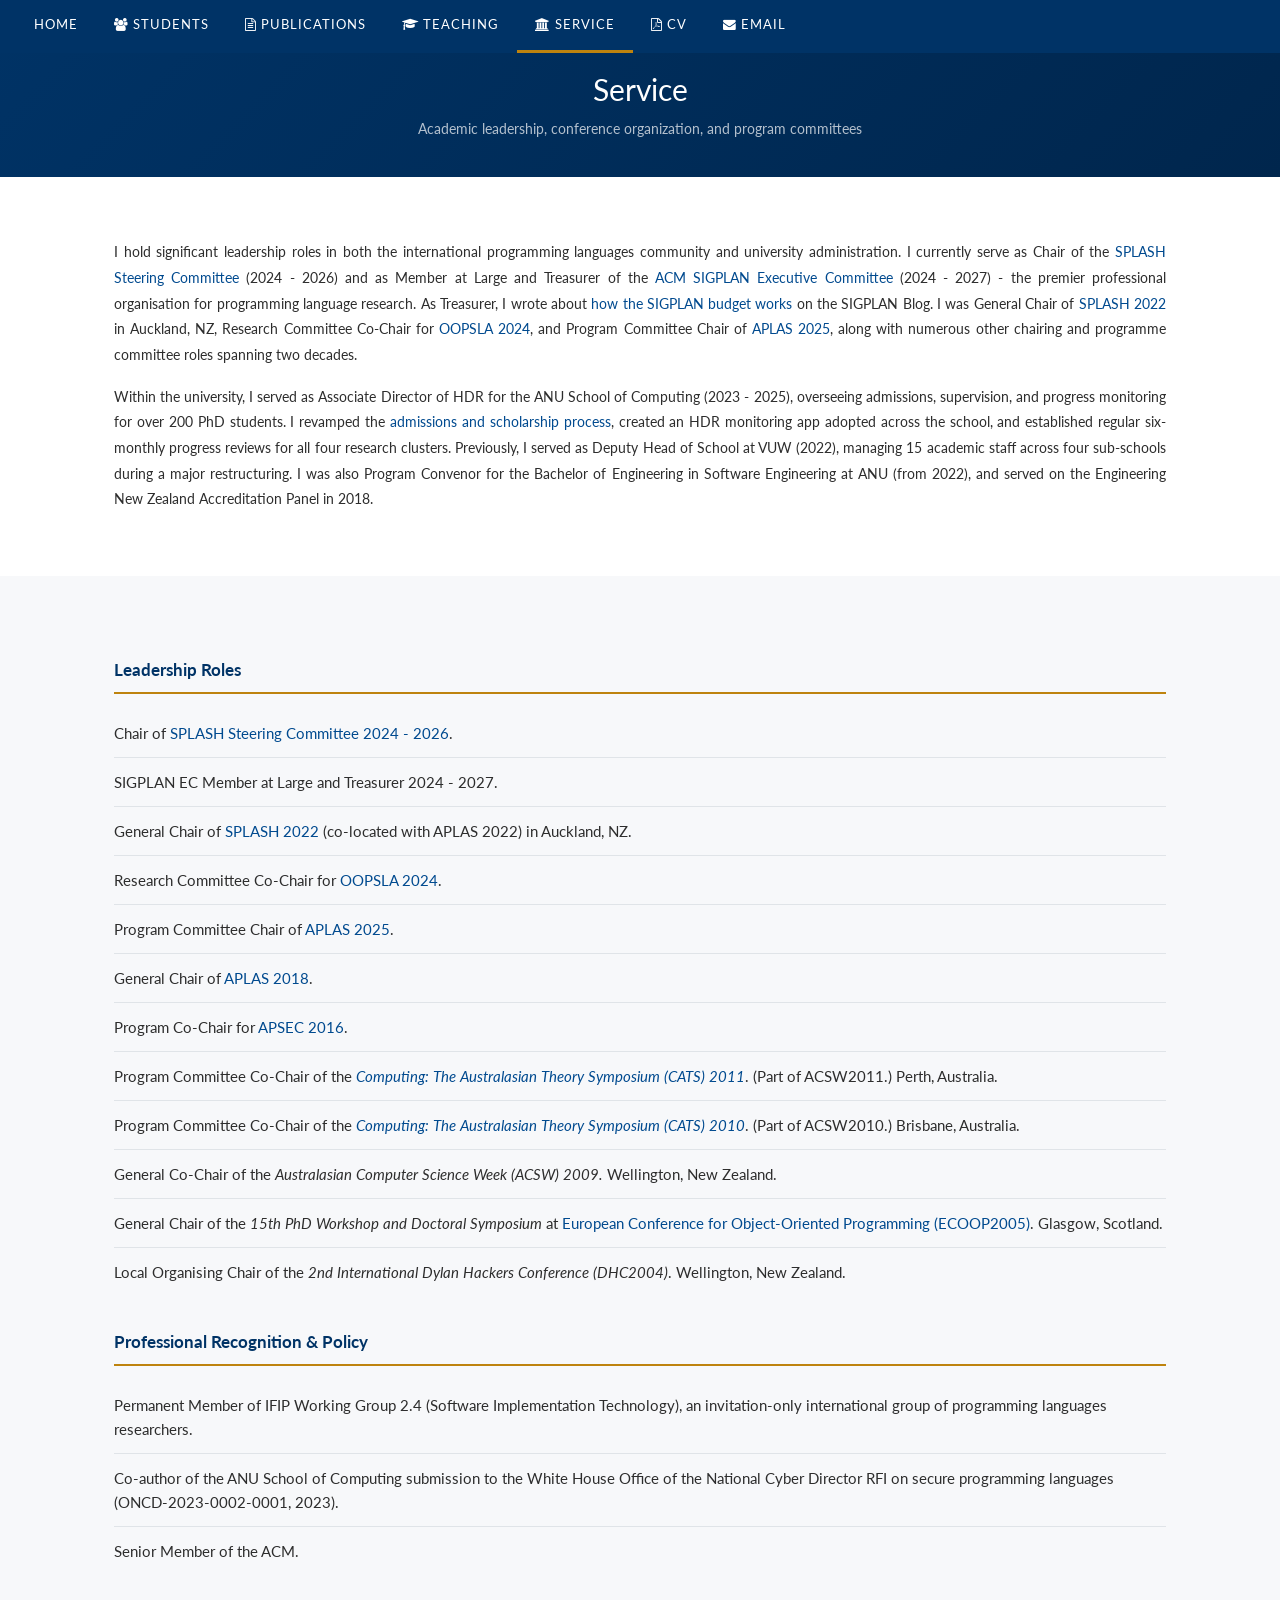
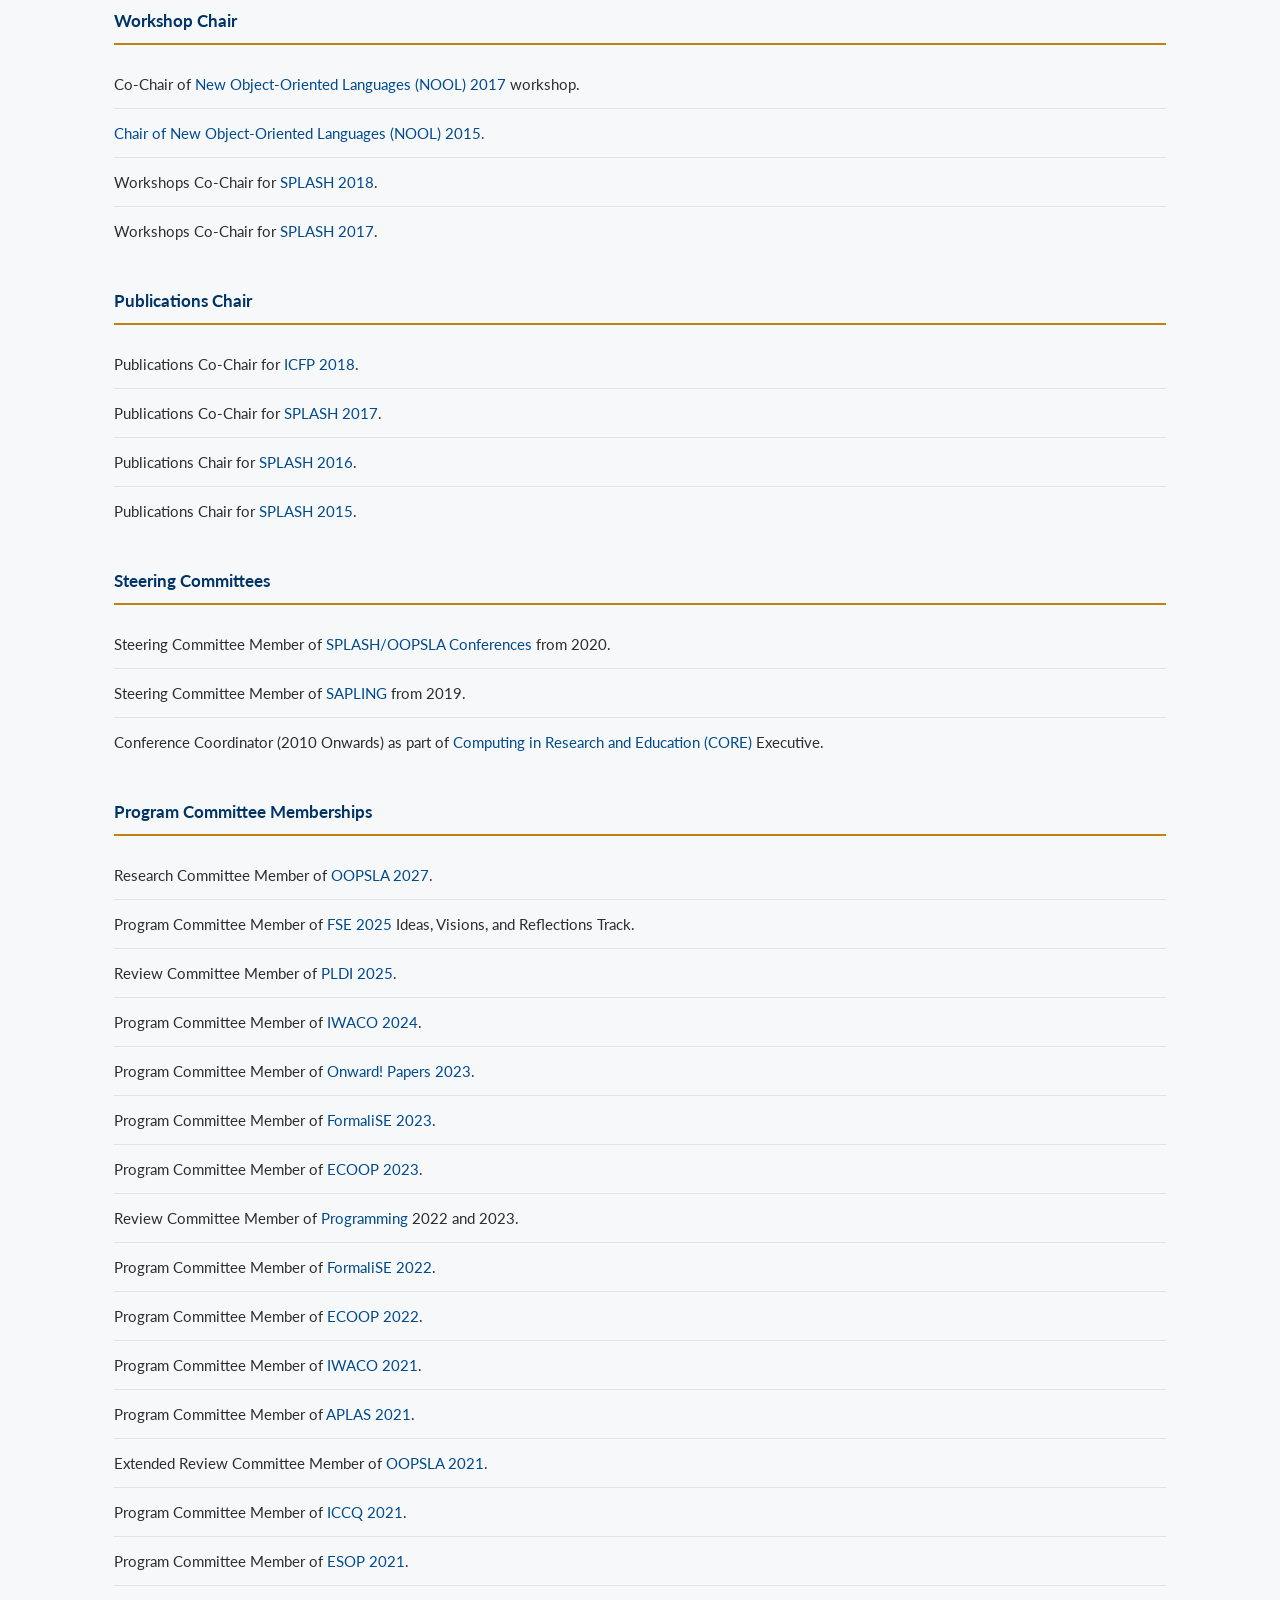
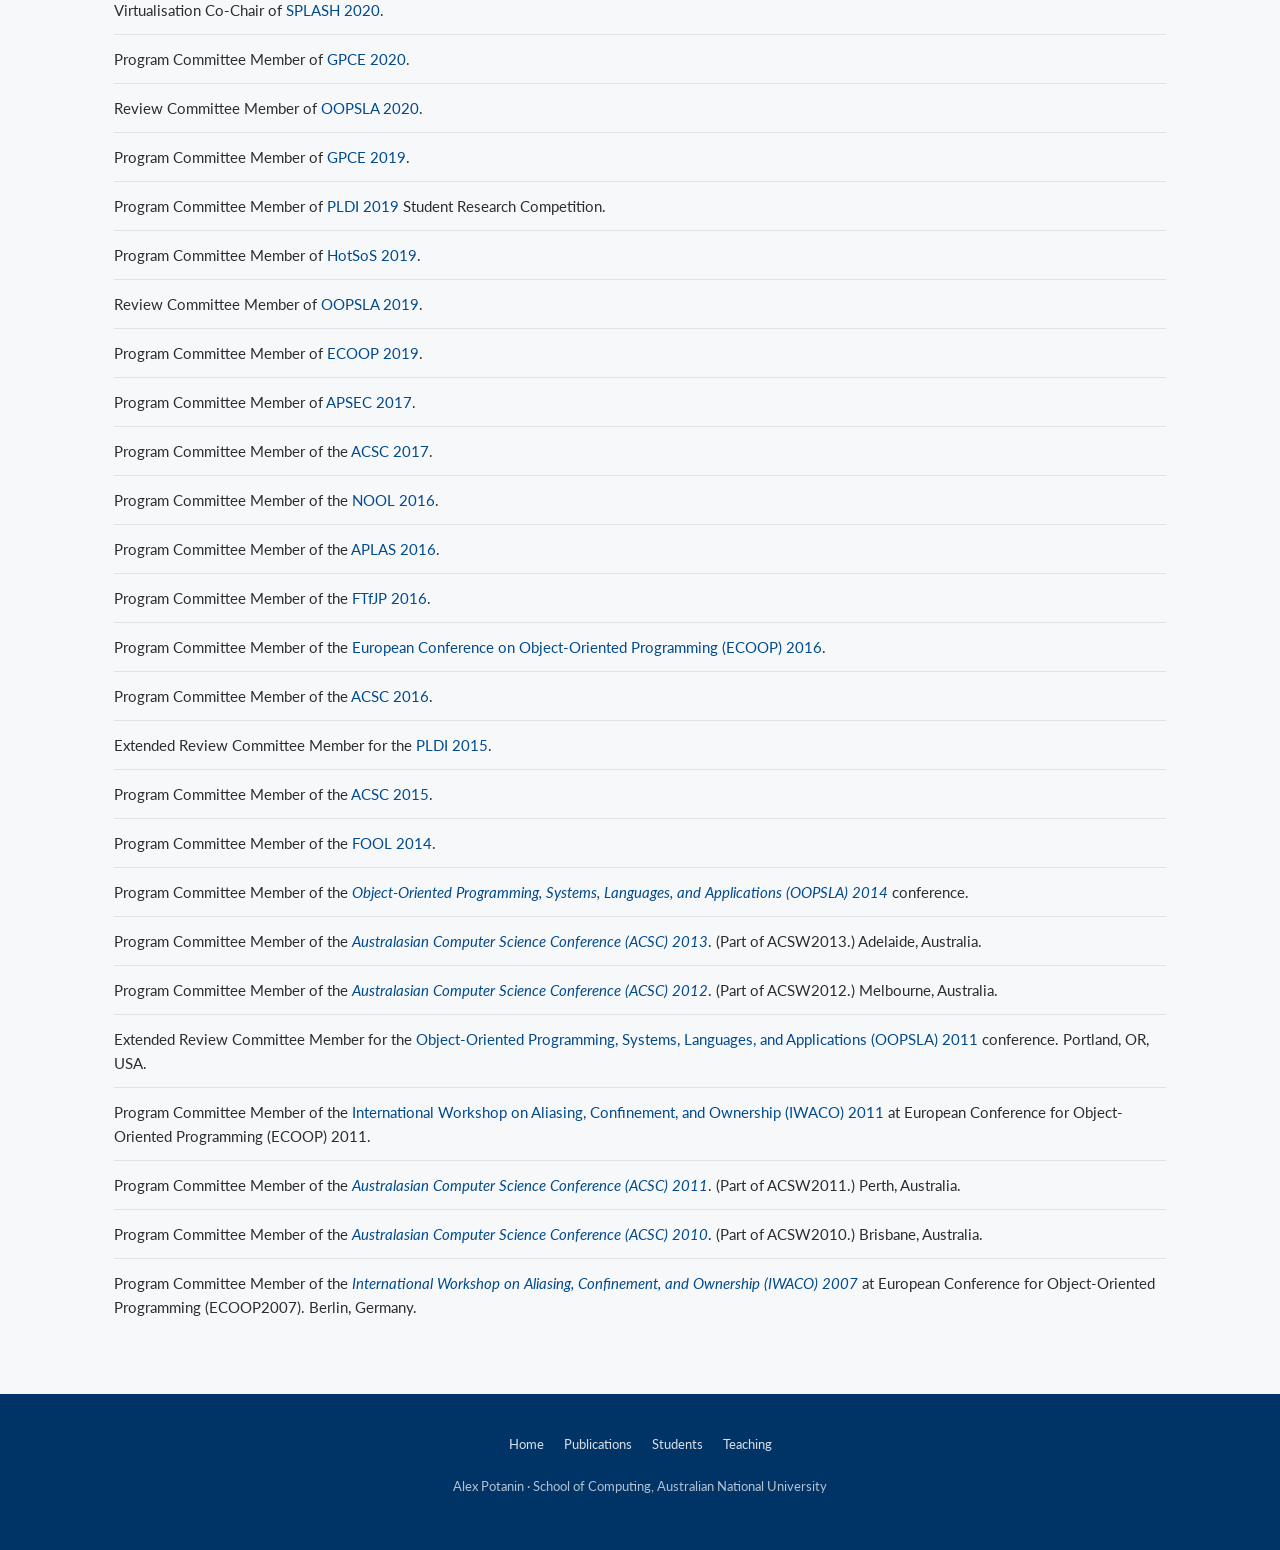
==== committees.html @ 67b40541 "Link SAPLING steering committee entry Co-Authored-By: Claude Fable 5 <noreply@anthropic.com>" ====
<!DOCTYPE html>
<html lang="en">
  <head>
    <title>Service - Alex Potanin</title>
    <meta charset="UTF-8">
    <meta name="viewport" content="width=device-width, initial-scale=1">
    <meta property="og:title" content="Service - Alex Potanin">
    <meta property="og:description" content="Conference organization, program committees, and editorial work by Alex Potanin.">
    <meta property="og:image" content="https://potanin.github.io/images/og-image.png">
    <meta property="og:url" content="https://potanin.github.io/committees.html">
    <meta property="og:type" content="website">
    <meta name="twitter:card" content="summary_large_image">
    <meta name="twitter:image" content="https://potanin.github.io/images/og-image.png">
    <link rel="stylesheet" href="https://www.w3schools.com/w3css/4/w3.css">
    <link rel="stylesheet" href="https://fonts.googleapis.com/css?family=Lato:300,400,600,700&display=swap">
    <link rel="stylesheet" href="https://cdnjs.cloudflare.com/ajax/libs/font-awesome/4.7.0/css/font-awesome.min.css">
    <link rel="stylesheet" href="style.css">
  </head>
  <body>

    <!-- Navbar -->
    <div class="w3-top">
      <div class="w3-bar" id="myNavbar">
        <a class="w3-bar-item w3-button w3-hide-medium w3-hide-large w3-right"
           href="javascript:void(0);"
           onclick="toggleFunction()"
           title="Toggle Navigation Menu">
          <i class="fa fa-bars"></i>
        </a>
        <a href="./" class="w3-bar-item w3-button">HOME</a>
        <a href="./students.html" class="w3-bar-item w3-button w3-hide-small"><i class="fa fa-users"></i> STUDENTS</a>
        <a href="./publications.html" class="w3-bar-item w3-button w3-hide-small"><i class="fa fa-file-text-o"></i> PUBLICATIONS</a>
        <a href="./teaching.html" class="w3-bar-item w3-button w3-hide-small"><i class="fa fa-graduation-cap"></i> TEACHING</a>
        <a href="./committees.html" class="w3-bar-item w3-button w3-hide-small nav-active"><i class="fa fa-institution"></i> SERVICE</a>
        <a href="./files/CVAlexPotaninFull.pdf" class="w3-bar-item w3-button w3-hide-small"><i class="fa fa-file-pdf-o"></i> CV</a>
        <a href="mailto:alex.potanin@anu.edu.au" class="w3-bar-item w3-button w3-hide-small"><i class="fa fa-envelope"></i> EMAIL</a>
      </div>
      <div id="navDemo" class="w3-bar-block w3-hide w3-hide-large w3-hide-medium">
        <a href="./students.html" class="w3-bar-item w3-button" onclick="toggleFunction()">STUDENTS</a>
        <a href="./publications.html" class="w3-bar-item w3-button" onclick="toggleFunction()">PUBLICATIONS</a>
        <a href="./teaching.html" class="w3-bar-item w3-button" onclick="toggleFunction()">TEACHING</a>
        <a href="./committees.html" class="w3-bar-item w3-button" onclick="toggleFunction()">SERVICE</a>
        <a href="./files/CVAlexPotaninFull.pdf" class="w3-bar-item w3-button" onclick="toggleFunction()">CV</a>
        <a href="mailto:alex.potanin@anu.edu.au" class="w3-bar-item w3-button" onclick="toggleFunction()">EMAIL</a>
      </div>
    </div>

    <!-- Page Header -->
    <div class="page-header">
      <div class="container">
        <h1>Service</h1>
        <p>Academic leadership, conference organization, and program committees</p>
      </div>
    </div>

    <!-- Academic Leadership -->
    <div class="section">
      <div class="container">
        <div class="bio-text" style="max-width: none; text-align: justify;">
          <p>I hold significant leadership roles in both the international programming languages community and university administration. I currently serve as Chair of the <a href="https://www.sigplan.org/Conferences/SPLASH/">SPLASH Steering Committee</a> (2024 - 2026) and as Member at Large and Treasurer of the <a href="https://www.sigplan.org/">ACM SIGPLAN Executive Committee</a> (2024 - 2027) - the premier professional organisation for programming language research. As Treasurer, I wrote about <a href="https://blog.sigplan.org/2026/07/20/sigplan-budget/">how the SIGPLAN budget works</a> on the SIGPLAN Blog. I was General Chair of <a href="https://conf.researchr.org/home/splash-2022">SPLASH 2022</a> in Auckland, NZ, Research Committee Co-Chair for <a href="https://conf.researchr.org/track/splash-2024/splash-2024-oopsla">OOPSLA 2024</a>, and Program Committee Chair of <a href="https://conf.researchr.org/home/aplas-2025">APLAS 2025</a>, along with numerous other chairing and programme committee roles spanning two decades.</p>

          <p>Within the university, I served as Associate Director of HDR for the ANU School of Computing (2023 - 2025), overseeing admissions, supervision, and progress monitoring for over 200 PhD students. I revamped the <a href="https://comp.anu.edu.au/study/research/">admissions and scholarship process</a>, created an HDR monitoring app adopted across the school, and established regular six-monthly progress reviews for all four research clusters. Previously, I served as Deputy Head of School at VUW (2022), managing 15 academic staff across four sub-schools during a major restructuring. I was also Program Convenor for the Bachelor of Engineering in Software Engineering at ANU (from 2022), and served on the Engineering New Zealand Accreditation Panel in 2018.</p>
        </div>
      </div>
    </div>

    <!-- Service Roles -->
    <div class="section section-alt">
      <div class="container">

        <div class="list-group-title">Leadership Roles</div>
        <ul class="styled-list">
          <li>Chair of <a href="https://www.sigplan.org/Conferences/SPLASH/">SPLASH Steering Committee 2024 - 2026</a>.</li>
          <li>SIGPLAN EC Member at Large and Treasurer 2024 - 2027.</li>
          <li>General Chair of <a href="https://conf.researchr.org/home/splash-2022">SPLASH 2022</a> (co-located with APLAS 2022) in Auckland, NZ.</li>
          <li>Research Committee Co-Chair for <a href="https://conf.researchr.org/track/splash-2024/splash-2024-oopsla">OOPSLA 2024</a>.</li>
          <li>Program Committee Chair of <a href="https://conf.researchr.org/home/aplas-2025">APLAS 2025</a>.</li>
          <li>General Chair of <a href="https://dblp.org/db/conf/aplas/aplas2018.html">APLAS 2018</a>.</li>
          <li>Program Co-Chair for <a href="https://dblp.org/db/conf/apsec/apsec2016.html">APSEC 2016</a>.</li>
          <li>Program Committee Co-Chair of the <i><a href="https://dblp.org/db/conf/cats/cats2011.html">Computing: The Australasian Theory Symposium (CATS) 2011</a></i>. (Part of ACSW2011.) Perth, Australia.</li>
          <li>Program Committee Co-Chair of the <i><a href="https://dblp.org/db/conf/cats/cats2010.html">Computing: The Australasian Theory Symposium (CATS) 2010</a></i>. (Part of ACSW2010.) Brisbane, Australia.</li>
          <li>General Co-Chair of the <i>Australasian Computer Science Week (ACSW) 2009.</i> Wellington, New Zealand.</li>
          <li>General Chair of the <i>15th PhD Workshop and Doctoral Symposium</i> at <a href="https://dblp.org/db/conf/ecoop/ecoop2005.html">European Conference for Object-Oriented Programming (ECOOP2005)</a>. Glasgow, Scotland.</li>
          <li>Local Organising Chair of the <i>2nd International Dylan Hackers Conference (DHC2004)</i>. Wellington, New Zealand.</li>
        </ul>

        <div class="list-group-title">Professional Recognition &amp; Policy</div>
        <ul class="styled-list">
          <li>Permanent Member of IFIP Working Group 2.4 (Software Implementation Technology), an invitation-only international group of programming languages researchers.</li>
          <li>Co-author of the ANU School of Computing submission to the White House Office of the National Cyber Director RFI on secure programming languages (ONCD-2023-0002-0001, 2023).</li>
          <li>Senior Member of the ACM.</li>
        </ul>

        <div class="list-group-title">Workshop Chair</div>
        <ul class="styled-list">
          <li>Co-Chair of <a href="https://2017.splashcon.org/track/nool-2017">New Object-Oriented Languages (NOOL) 2017</a> workshop.</li>
          <li><a href="http://2015.splashcon.org/track/nool2015">Chair of New Object-Oriented Languages (NOOL) 2015.</a></li>
          <li>Workshops Co-Chair for <a href="http://2018.splashcon.org/">SPLASH 2018</a>.</li>
          <li>Workshops Co-Chair for <a href="http://2017.splashcon.org/">SPLASH 2017</a>.</li>
        </ul>

        <div class="list-group-title">Publications Chair</div>
        <ul class="styled-list">
          <li>Publications Co-Chair for <a href="https://conf.researchr.org/home/icfp-2018">ICFP 2018</a>.</li>
          <li>Publications Co-Chair for <a href="http://2017.splashcon.org/">SPLASH 2017</a>.</li>
          <li>Publications Chair for <a href="http://2016.splashcon.org">SPLASH 2016</a>.</li>
          <li>Publications Chair for <a href="http://2015.splashcon.org/">SPLASH 2015</a>.</li>
        </ul>

        <div class="list-group-title">Steering Committees</div>
        <ul class="styled-list">
          <li>Steering Committee Member of <a href="https://www.sigplan.org/Conferences/SPLASH/">SPLASH/OOPSLA Conferences</a> from 2020.</li>
          <li>Steering Committee Member of <a href="https://comp.anu.edu.au/sapling/index.html">SAPLING</a> from 2019.</li>
          <li>Conference Coordinator (2010 Onwards) as part of <a href="http://www.core.edu.au/">Computing in Research and Education (CORE)</a> Executive.</li>
        </ul>

        <div class="list-group-title">Program Committee Memberships</div>
        <ul class="styled-list">
          <li>Research Committee Member of <a href="https://2027.splashcon.org/">OOPSLA 2027</a>.</li>
          <li>Program Committee Member of <a href="https://conf.researchr.org/home/fse-2025">FSE 2025</a> Ideas, Visions, and Reflections Track.</li>
          <li>Review Committee Member of <a href="https://pldi25.sigplan.org/">PLDI 2025</a>.</li>
          <li>Program Committee Member of <a href="https://2024.ecoop.org/home/iwaco-2024">IWACO 2024</a>.</li>
          <li>Program Committee Member of <a href="https://2023.splashcon.org/track/splash-2023-Onward-papers">Onward! Papers 2023</a>.</li>
          <li>Program Committee Member of <a href="https://conf.researchr.org/home/formalise-2023">FormaliSE 2023</a>.</li>
          <li>Program Committee Member of <a href="https://2023.ecoop.org/">ECOOP 2023</a>.</li>
          <li>Review Committee Member of <a href="https://programming-journal.org/">Programming</a> 2022 and 2023.</li>
          <li>Program Committee Member of <a href="https://conf.researchr.org/home/formalise-2022">FormaliSE 2022</a>.</li>
          <li>Program Committee Member of <a href="https://2022.ecoop.org/">ECOOP 2022</a>.</li>
          <li>Program Committee Member of <a href="https://2021.ecoop.org/home/iwaco-2021">IWACO 2021</a>.</li>
          <li>Program Committee Member of <a href="https://conf.researchr.org/home/aplas-2021">APLAS 2021</a>.</li>
          <li>Extended Review Committee Member of <a href="https://2021.splashcon.org/track/splash-2021-oopsla">OOPSLA 2021</a>.</li>
          <li>Program Committee Member of <a href="https://www.iccq.ru/">ICCQ 2021</a>.</li>
          <li>Program Committee Member of <a href="https://dblp.org/db/conf/esop/esop2021.html">ESOP 2021</a>.</li>
          <li>Virtualisation Co-Chair of <a href="https://conf.researchr.org/home/splash-2020">SPLASH 2020</a>.</li>
          <li>Program Committee Member of <a href="https://conf.researchr.org/home/gpce-2020">GPCE 2020</a>.</li>
          <li>Review Committee Member of <a href="https://2020.splashcon.org/track/splash-2020-oopsla">OOPSLA 2020</a>.</li>
          <li>Program Committee Member of <a href="https://conf.researchr.org/home/gpce-2019">GPCE 2019</a>.</li>
          <li>Program Committee Member of <a href="https://pldi19.sigplan.org/">PLDI 2019</a> Student Research Competition.</li>
          <li>Program Committee Member of <a href="https://cps-vo.org/group/hotsos">HotSoS 2019</a>.</li>
          <li>Review Committee Member of <a href="https://conf.researchr.org/home/splash-2019">OOPSLA 2019</a>.</li>
          <li>Program Committee Member of <a href="https://2019.ecoop.org/home">ECOOP 2019</a>.</li>
          <li>Program Committee Member of <a href="https://dblp.org/db/conf/apsec/apsec2017.html">APSEC 2017</a>.</li>
          <li>Program Committee Member of the <a href="https://dblp.org/db/conf/acsc/acsc2017.html">ACSC 2017</a>.</li>
          <li>Program Committee Member of the <a href="http://2016.splashcon.org/track/nool2016#About">NOOL 2016</a>.</li>
          <li>Program Committee Member of the <a href="http://soict.hust.edu.vn/~aplas2016/">APLAS 2016</a>.</li>
          <li>Program Committee Member of the <a href="http://2016.ecoop.org/track/FTfJP-2016">FTfJP 2016</a>.</li>
          <li>Program Committee Member of the <a href="https://2016.ecoop.org/">European Conference on Object-Oriented Programming (ECOOP) 2016</a>.</li>
          <li>Program Committee Member of the <a href="https://dblp.org/db/conf/acsc/acsc2016.html">ACSC 2016</a>.</li>
          <li>Extended Review Committee Member for the <a href="https://dblp.org/db/conf/pldi/pldi2015.html">PLDI 2015</a>.</li>
          <li>Program Committee Member of the <a href="https://dblp.org/db/conf/acsc/acsc2015.html">ACSC 2015</a>.</li>
          <li>Program Committee Member of the <a href="https://dblp.org/db/conf/fool/fool2014.html">FOOL 2014</a>.</li>
          <li>Program Committee Member of the <i><a href="http://splashcon.org/2014/oopsla.html">Object-Oriented Programming, Systems, Languages, and Applications (OOPSLA) 2014</a></i> conference.</li>
          <li>Program Committee Member of the <i><a href="https://dblp.org/db/conf/acsc/acsc2013.html">Australasian Computer Science Conference (ACSC) 2013</a></i>. (Part of ACSW2013.) Adelaide, Australia.</li>
          <li>Program Committee Member of the <i><a href="https://dblp.org/db/conf/acsc/acsc2012.html">Australasian Computer Science Conference (ACSC) 2012</a></i>. (Part of ACSW2012.) Melbourne, Australia.</li>
          <li>Extended Review Committee Member for the <a href="https://2011.splashcon.org/">Object-Oriented Programming, Systems, Languages, and Applications (OOPSLA) 2011</a> conference. Portland, OR, USA.</li>
          <li>Program Committee Member of the <a href="https://dblp.org/db/conf/iwaco/iwaco2011.html">International Workshop on Aliasing, Confinement, and Ownership (IWACO) 2011</a> at European Conference for Object-Oriented Programming (ECOOP) 2011.</li>
          <li>Program Committee Member of the <i><a href="https://dblp.org/db/conf/acsc/acsc2011.html">Australasian Computer Science Conference (ACSC) 2011</a></i>. (Part of ACSW2011.) Perth, Australia.</li>
          <li>Program Committee Member of the <i><a href="https://dblp.org/db/conf/acsc/acsc2010.html">Australasian Computer Science Conference (ACSC) 2010</a></i>. (Part of ACSW2010.) Brisbane, Australia.</li>
          <li>Program Committee Member of the <i><a href="http://people.dsv.su.se/~tobias/iwaco2007.html">International Workshop on Aliasing, Confinement, and Ownership (IWACO) 2007</a></i> at European Conference for Object-Oriented Programming (ECOOP2007). Berlin, Germany.</li>
        </ul>

      </div>
    </div>

    <!-- Footer -->
    <footer class="site-footer">
      <div class="container">
        <div class="footer-links">
          <a href="./">Home</a>
          <a href="./publications.html">Publications</a>
          <a href="./students.html">Students</a>
          <a href="./teaching.html">Teaching</a>
        </div>
        <p>Alex Potanin &middot; School of Computing, Australian National University</p>
      </div>
    </footer>

    <script>
      window.onscroll = function() {myFunction()};
      function myFunction() {
        var navbar = document.getElementById("myNavbar");
        if (document.body.scrollTop > 10 || document.documentElement.scrollTop > 10) {
          navbar.classList.add("scrolled");
        } else {
          navbar.classList.remove("scrolled");
        }
      }

      function toggleFunction() {
        var x = document.getElementById("navDemo");
        if (x.className.indexOf("w3-show") == -1) {
          x.className += " w3-show";
        } else {
          x.className = x.className.replace(" w3-show", "");
        }
      }
    </script>

  </body>
</html>
---- style.css ----
/* ===== CSS Custom Properties ===== */
:root {
  --primary: #003366;
  --primary-light: #004a8f;
  --accent: #BE830E;
  --accent-light: #d4a43a;
  --text: #2d2d2d;
  --text-light: #555;
  --bg: #ffffff;
  --bg-alt: #f7f8fa;
  --bg-hero: #003366;
  --border: #e0e4e8;
  --card-shadow: 0 2px 8px rgba(0,0,0,0.08);
  --card-shadow-hover: 0 4px 16px rgba(0,0,0,0.12);
  --radius: 6px;
  --max-width: 1100px;
}

/* ===== Base Styles ===== */
*, *::before, *::after { box-sizing: border-box; }

body, html {
  height: 100%;
  margin: 0;
  padding: 0;
}

body {
  font-family: "Lato", sans-serif;
  color: var(--text);
  line-height: 1.7;
  background: var(--bg);
}

h1, h2, h3, h4, h5, h6 {
  font-family: "Lato", sans-serif;
  color: var(--primary);
  line-height: 1.3;
}

a {
  color: var(--primary-light);
  text-decoration: none;
}
a:hover {
  color: var(--accent);
  text-decoration: underline;
}

/* ===== Layout ===== */
.container {
  max-width: var(--max-width);
  margin: 0 auto;
  padding: 0 24px;
}

.section {
  padding: 48px 0;
}

.section-alt {
  background: var(--bg-alt);
}

.section-title {
  font-size: 1.6rem;
  font-weight: 700;
  color: var(--primary);
  margin-bottom: 8px;
  letter-spacing: 0.5px;
}

.section-subtitle {
  font-size: 1rem;
  color: var(--text-light);
  margin-top: 0;
  margin-bottom: 32px;
}

/* ===== Navbar ===== */
#myNavbar {
  background: var(--primary) !important;
  padding: 0 16px;
}

#myNavbar .w3-bar-item {
  color: #fff !important;
  font-size: 0.85rem;
  letter-spacing: 1px;
  padding: 14px 18px;
  transition: background 0.2s;
}

#myNavbar .w3-bar-item:hover {
  background: var(--primary-light) !important;
}

#myNavbar .nav-active {
  border-bottom: 3px solid var(--accent);
}

#myNavbar.scrolled {
  background: var(--primary) !important;
  box-shadow: 0 2px 12px rgba(0,0,0,0.15);
}

#navDemo {
  background: var(--primary) !important;
}
#navDemo .w3-bar-item {
  color: #fff !important;
}
#navDemo .w3-bar-item:hover {
  background: var(--primary-light) !important;
}

/* ===== Hero Section ===== */
.hero {
  background: linear-gradient(135deg, var(--primary) 0%, #00264d 100%);
  color: #fff;
  padding: 80px 0 60px;
}

.hero-inner {
  display: flex;
  align-items: center;
  gap: 48px;
  justify-content: center;
}

.hero-photo {
  flex-shrink: 0;
}

.hero-photo img {
  width: 180px;
  height: 180px;
  border-radius: 50%;
  object-fit: cover;
  border: 4px solid rgba(255,255,255,0.25);
  box-shadow: 0 4px 20px rgba(0,0,0,0.3);
}

.hero-text {
  text-align: left;
}

.hero h1 {
  color: #fff;
  font-size: 2.6rem;
  font-weight: 700;
  margin: 0 0 8px;
  letter-spacing: 1px;
}

.hero .hero-title {
  font-size: 1.15rem;
  color: var(--accent-light);
  font-weight: 600;
  margin: 0 0 4px;
}

.hero .hero-institution {
  font-size: 1rem;
  color: rgba(255,255,255,0.8);
  margin: 0 0 16px;
}

.hero .hero-institution a {
  color: #ffd966;
  text-decoration: underline;
}

.hero .hero-institution a:hover {
  color: #fff;
}

.hero .hero-tagline {
  font-size: 1.05rem;
  color: rgba(255,255,255,0.65);
  font-style: italic;
  margin: 0 0 28px;
}

.hero-links {
  display: flex;
  justify-content: flex-start;
  flex-wrap: wrap;
  gap: 12px;
}

.hero-links a {
  color: #fff;
  background: rgba(255,255,255,0.12);
  padding: 8px 18px;
  border-radius: 20px;
  font-size: 0.85rem;
  letter-spacing: 0.5px;
  transition: background 0.2s;
  text-decoration: none;
}

.hero-links a:hover {
  background: rgba(255,255,255,0.25);
  text-decoration: none;
}

/* ===== Cards ===== */
.card {
  background: #fff;
  border: 1px solid var(--border);
  border-radius: var(--radius);
  padding: 24px;
  box-shadow: var(--card-shadow);
  transition: box-shadow 0.2s, transform 0.2s;
}

.card:hover {
  box-shadow: var(--card-shadow-hover);
  transform: translateY(-2px);
}

.card-grid {
  display: grid;
  grid-template-columns: repeat(auto-fill, minmax(240px, 1fr));
  gap: 20px;
}

.card-grid-2 {
  display: grid;
  grid-template-columns: repeat(auto-fill, minmax(320px, 1fr));
  gap: 20px;
}

.card h3 {
  font-size: 1.05rem;
  margin: 0 0 8px;
  color: var(--primary);
}

.card p {
  font-size: 0.9rem;
  color: var(--text-light);
  margin: 0;
  line-height: 1.6;
}

.card .card-tag {
  display: inline-block;
  background: var(--bg-alt);
  color: var(--primary);
  font-size: 0.75rem;
  padding: 2px 10px;
  border-radius: 12px;
  margin-top: 10px;
  font-weight: 600;
}

/* ===== Research Theme Cards ===== */
.theme-card {
  border-top: 3px solid var(--accent);
}

.theme-card h3 {
  font-size: 1rem;
}

.theme-card h3 a {
  color: var(--primary);
  text-decoration: none;
}

.theme-card h3 a:hover {
  color: var(--accent);
}

.theme-card.lang-card {
  border-top: 3px solid var(--primary);
  background: linear-gradient(180deg, #eef3fa 0%, #fff 40%);
}

.lang-badge {
  display: inline-block;
  background: var(--primary);
  color: #fff;
  font-size: 0.68rem;
  padding: 2px 8px;
  border-radius: 10px;
  font-weight: 600;
  letter-spacing: 0.3px;
  vertical-align: middle;
  margin-left: 6px;
}

/* ===== Student Cards ===== */
.student-card {
  padding: 20px;
  text-align: center;
}

.student-card.primary-supervisor {
  border: 2px solid var(--primary);
}

.student-card .student-photo {
  width: 80px;
  height: 80px;
  border-radius: 50%;
  object-fit: cover;
  margin-bottom: 10px;
}

.student-card .student-name {
  font-weight: 700;
  color: var(--primary);
  font-size: 0.95rem;
}

.student-card .student-topic {
  font-size: 0.85rem;
  color: var(--text);
  margin: 6px 0 4px;
  font-style: italic;
}

.student-card .student-meta {
  font-size: 0.8rem;
  color: var(--text-light);
}

/* ===== Stats Bar ===== */
.stats-bar {
  display: flex;
  justify-content: center;
  flex-wrap: wrap;
  gap: 40px;
  padding: 32px 0;
  text-align: center;
}

.stat-item .stat-number {
  font-size: 2rem;
  font-weight: 700;
  color: var(--primary);
  display: block;
}

a.stat-item {
  text-decoration: none;
  color: inherit;
  transition: opacity 0.2s;
}

a.stat-item:hover {
  opacity: 0.7;
}

.stat-item .stat-label {
  font-size: 0.85rem;
  color: var(--text-light);
  text-transform: uppercase;
  letter-spacing: 1px;
}

/* ===== Publication List ===== */
.pub-item {
  padding: 16px 0;
  border-bottom: 1px solid var(--border);
}

.pub-item:last-child {
  border-bottom: none;
}

.pub-item .pub-title {
  font-weight: 600;
  color: var(--primary);
}

.pub-item .pub-title a {
  color: var(--primary);
}

.pub-item .pub-title a:hover {
  color: var(--accent);
}

.pub-item .pub-venue {
  font-size: 0.9rem;
  color: var(--text-light);
}

.pub-badge {
  display: inline-block;
  background: var(--accent);
  color: #fff;
  font-size: 0.72rem;
  padding: 2px 10px;
  border-radius: 12px;
  font-weight: 600;
  margin-left: 6px;
  vertical-align: middle;
}

/* ===== CTA Box ===== */
.cta-box {
  background: linear-gradient(135deg, var(--primary) 0%, #00264d 100%);
  color: #fff;
  border-radius: var(--radius);
  padding: 32px;
  text-align: center;
  margin-top: 32px;
}

.cta-box h3 {
  color: #fff;
  margin: 0 0 8px;
  font-size: 1.2rem;
}

.cta-box p {
  color: rgba(255,255,255,0.8);
  margin: 0 0 20px;
  font-size: 0.95rem;
}

.cta-box a:not(.cta-btn) {
  color: #fff;
  text-decoration: underline;
}

.cta-box a:not(.cta-btn):hover {
  color: var(--accent-light);
}

.cta-box a.cta-btn {
  display: inline-block;
  background: var(--accent);
  color: #fff;
  padding: 10px 28px;
  border-radius: 24px;
  font-weight: 600;
  font-size: 0.9rem;
  text-decoration: none;
  transition: background 0.2s;
  margin: 0 6px;
}

.cta-box a.cta-btn:hover {
  background: var(--accent-light);
  text-decoration: none;
}

/* ===== Buttons ===== */
.btn-outline {
  display: inline-block;
  border: 2px solid var(--primary);
  color: var(--primary);
  padding: 10px 28px;
  border-radius: 24px;
  font-weight: 600;
  font-size: 0.9rem;
  text-decoration: none;
  transition: all 0.2s;
}

.btn-outline:hover {
  background: var(--primary);
  color: #fff;
  text-decoration: none;
}

/* ===== Page Header (for subpages) ===== */
.page-header {
  background: linear-gradient(135deg, var(--primary) 0%, #00264d 100%);
  color: #fff;
  padding: 70px 0 36px;
  text-align: center;
}

.page-header h1 {
  color: #fff;
  font-size: 2rem;
  margin: 0 0 8px;
}

.page-header p {
  color: rgba(255,255,255,0.7);
  margin: 0;
  font-size: 0.95rem;
}

/* ===== Footer ===== */
.site-footer {
  background: var(--primary);
  color: rgba(255,255,255,0.7);
  padding: 40px 0;
  text-align: center;
  font-size: 0.85rem;
}

.site-footer a {
  color: rgba(255,255,255,0.85);
}

.site-footer a:hover {
  color: var(--accent-light);
}

.footer-links {
  display: flex;
  justify-content: center;
  flex-wrap: wrap;
  gap: 20px;
  margin-bottom: 20px;
}

/* ===== Lists (for subpages) ===== */
.styled-list {
  list-style: none;
  padding: 0;
}

.styled-list li {
  padding: 12px 0;
  border-bottom: 1px solid var(--border);
  line-height: 1.6;
}

.styled-list li:last-child {
  border-bottom: none;
}

ol.styled-list.numbered {
  list-style: decimal;
  padding-left: 32px;
}

.list-group-title {
  font-size: 1.1rem;
  font-weight: 700;
  color: var(--primary);
  margin: 32px 0 12px;
  padding-bottom: 8px;
  border-bottom: 2px solid var(--accent);
}

/* ===== Bio Section ===== */
.bio-text {
  max-width: 800px;
  font-size: 0.95rem;
  line-height: 1.8;
  color: var(--text);
}

.bio-text p {
  margin-bottom: 16px;
}

/* ===== Funding Table ===== */
.funding-table {
  width: 100%;
  border-collapse: collapse;
  font-size: 0.93rem;
}

.funding-table th {
  text-align: left;
  padding: 10px 16px;
  background: var(--primary);
  color: #fff;
  font-weight: 600;
  font-size: 0.85rem;
  letter-spacing: 0.5px;
}

.funding-table td {
  padding: 10px 16px;
  border-bottom: 1px solid var(--border);
  vertical-align: top;
}

.funding-table tr:last-child td {
  border-bottom: none;
}

.funding-table .funding-amount {
  font-weight: 600;
  color: var(--primary);
  white-space: nowrap;
}

/* ===== Responsive ===== */
@media (max-width: 768px) {
  .hero { padding: 70px 16px 40px; }
  .hero h1 { font-size: 1.8rem; }
  .hero-inner { flex-direction: column; gap: 24px; }
  .hero-text { text-align: center; }
  .hero-links { justify-content: center; }
  .hero-photo img { width: 140px; height: 140px; }
  .card-grid { grid-template-columns: 1fr; }
  .card-grid-2 { grid-template-columns: 1fr; }
  .stats-bar { gap: 24px; }
  .stat-item .stat-number { font-size: 1.5rem; }
  .container { padding: 0 16px; }
  .section { padding: 32px 0; }
  .funding-table { font-size: 0.85rem; }
  .funding-table td, .funding-table th { padding: 8px 10px; }
}

/* ===== Full Publication Page Styles ===== */
.pub-section h3 {
  font-size: 1.15rem;
  color: var(--primary);
  margin: 32px 0 16px;
  padding-bottom: 8px;
  border-bottom: 2px solid var(--accent);
}

.pub-section ol {
  padding-left: 24px;
}

.pub-section ol li {
  padding: 10px 0;
  border-bottom: 1px solid var(--border);
  line-height: 1.6;
  font-size: 0.93rem;
}

.pub-section ol li:last-child {
  border-bottom: none;
}

.pub-section ol li i a {
  color: var(--primary);
}

.pub-section ol li i a:hover {
  color: var(--accent);
}
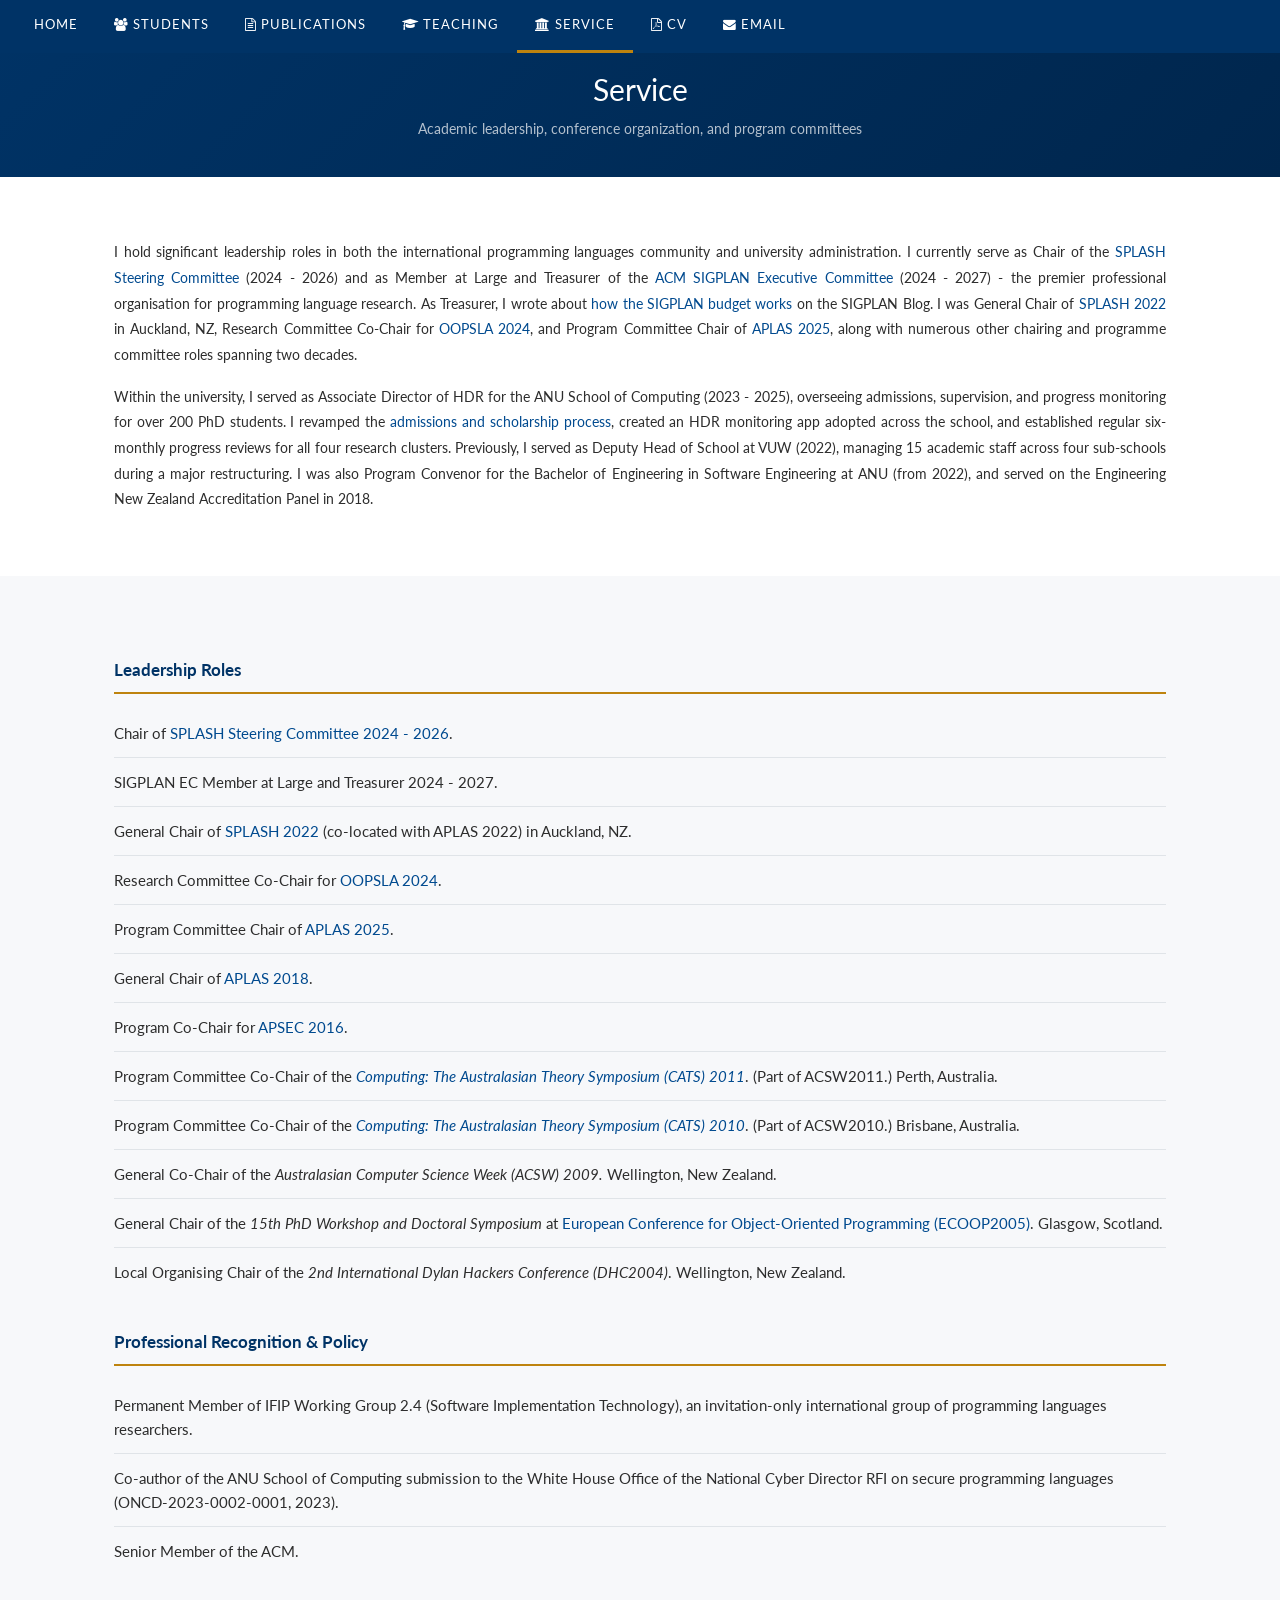
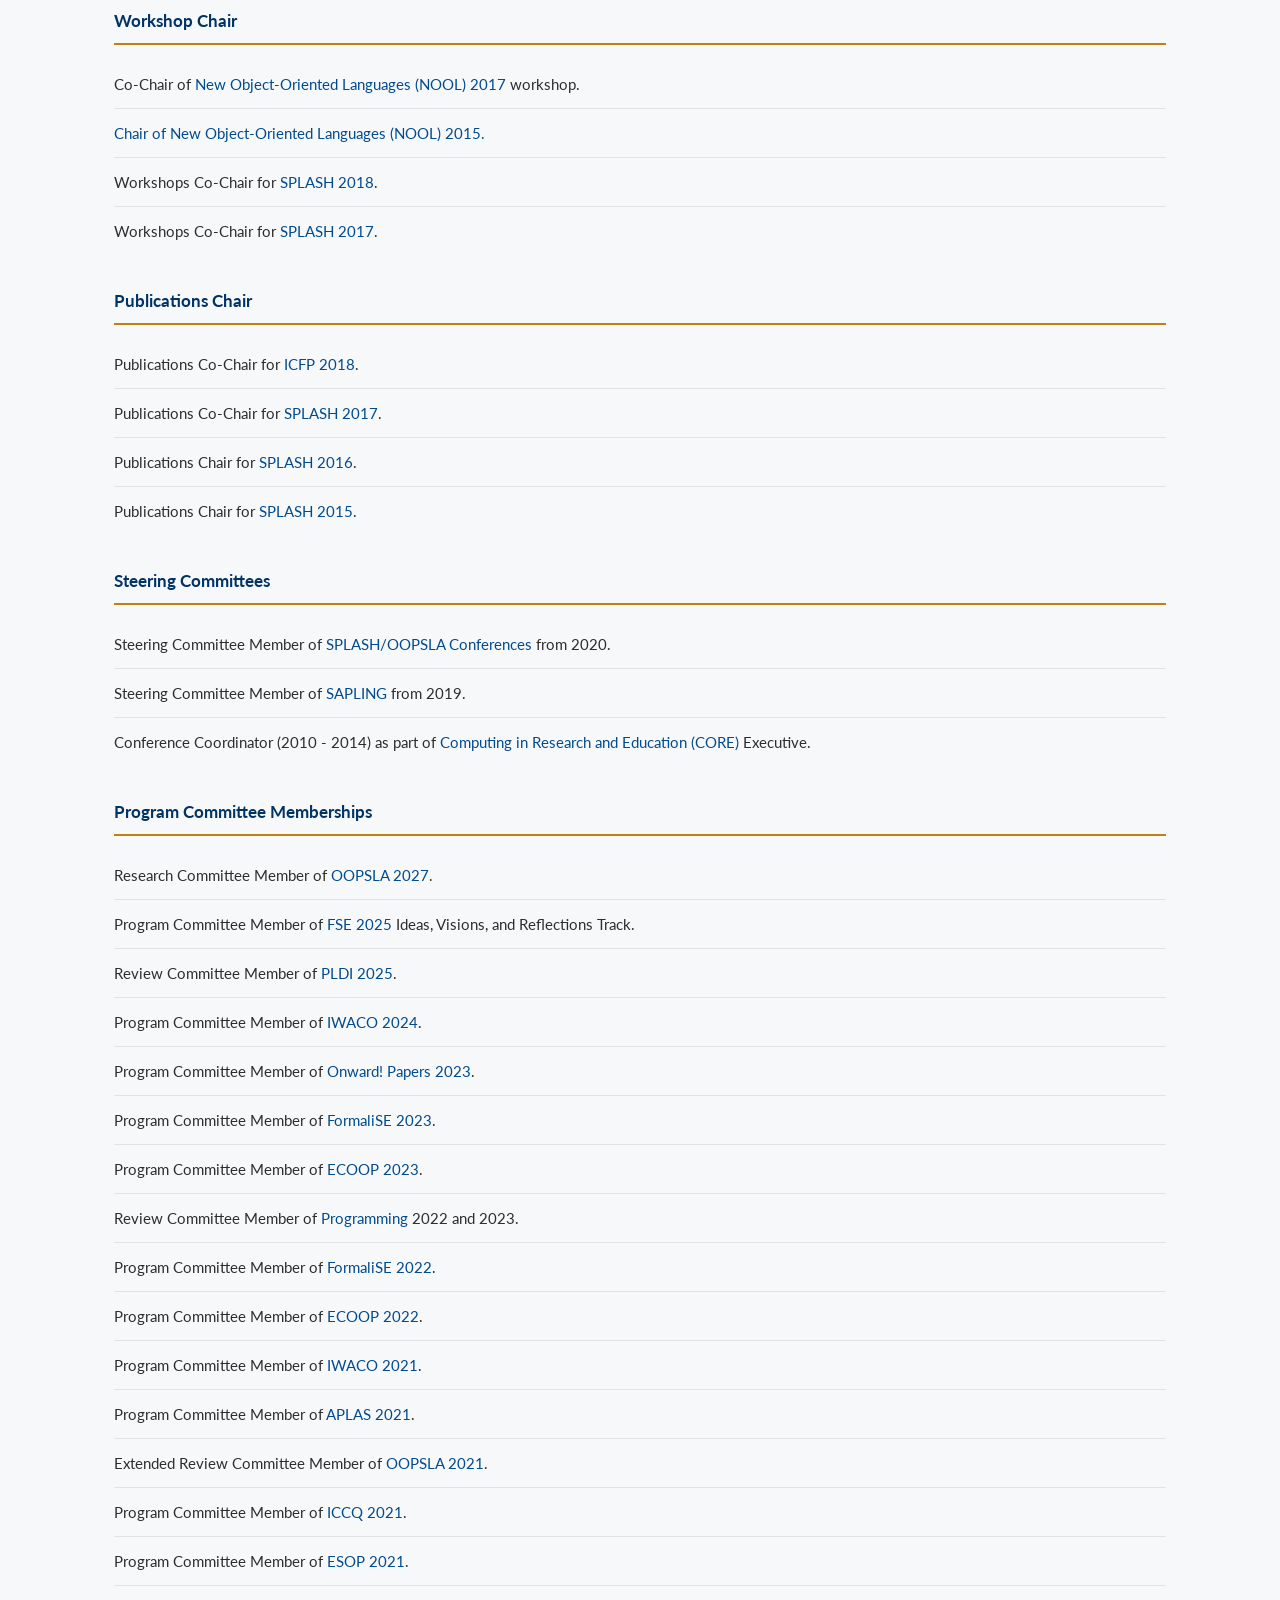
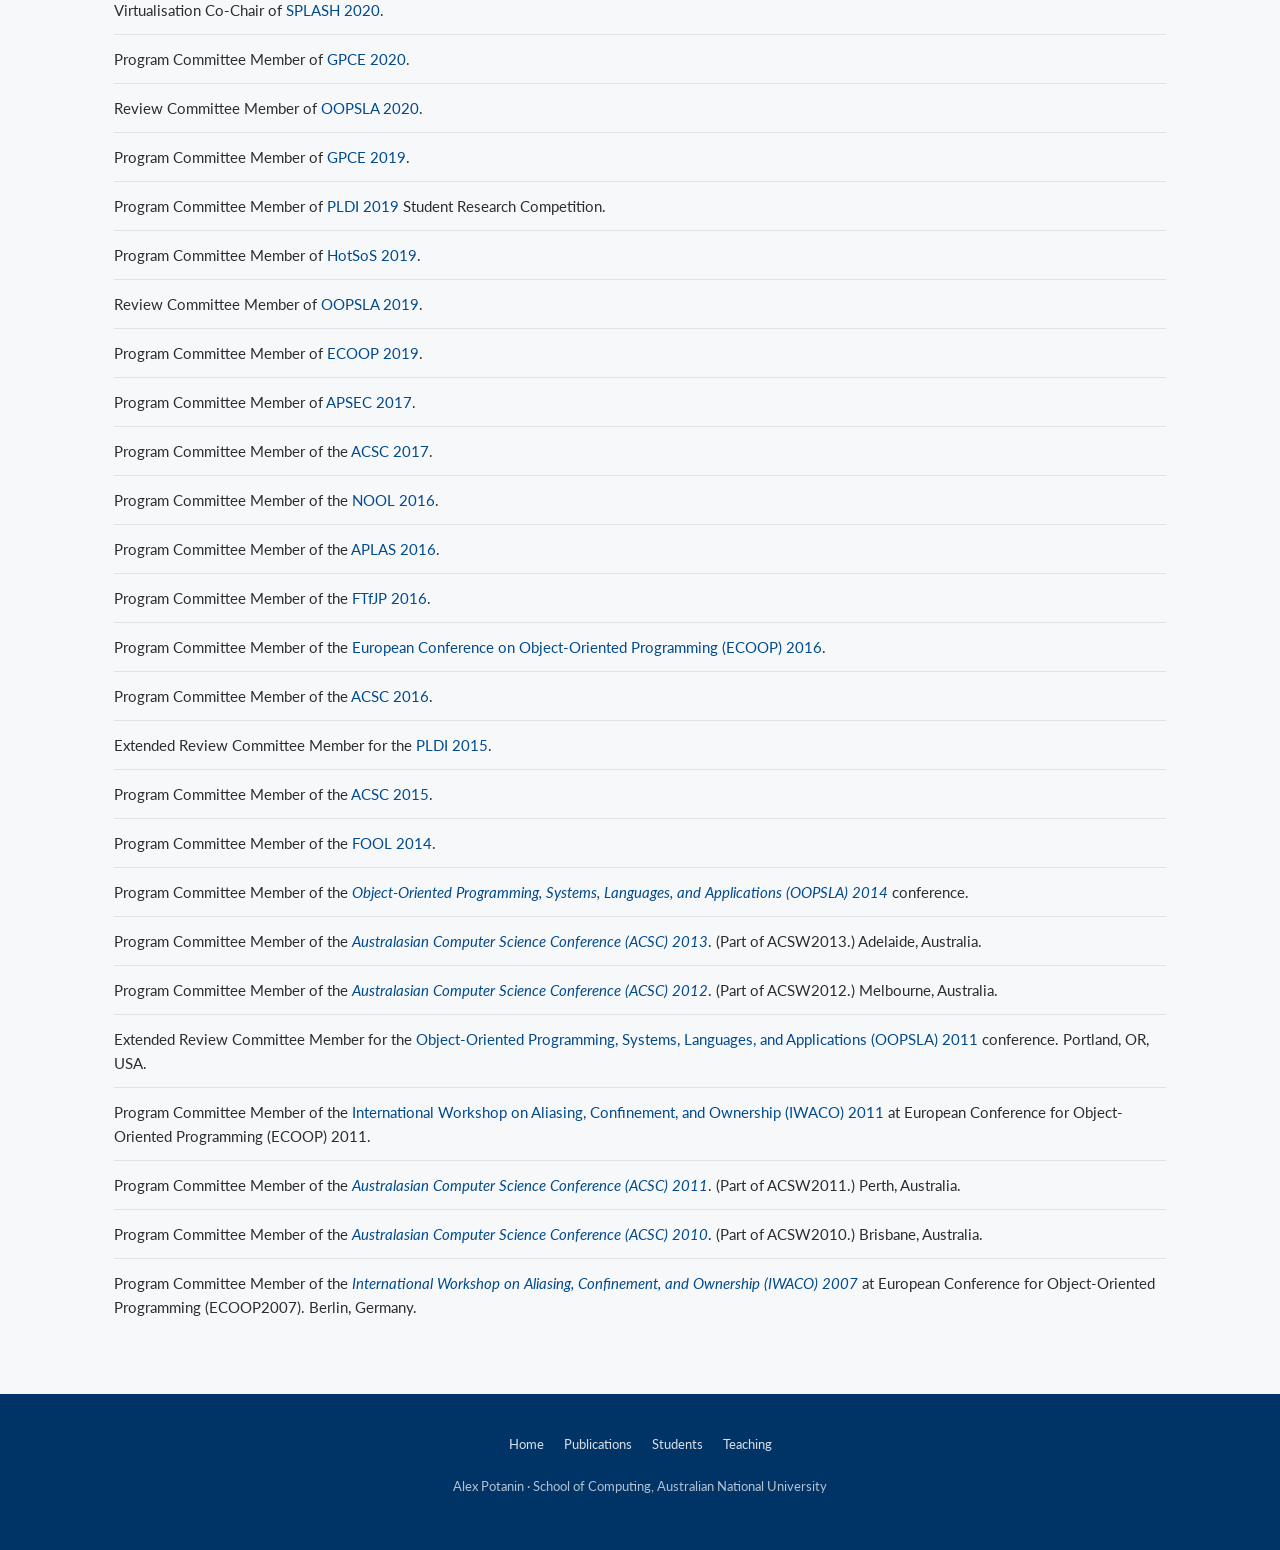
==== commit 4e1a3b13: "CORE Conference Coordinator: 2010 - 2014 Co-Authored-By: Claude Fable 5 <noreply@anthropic.com>" ====
--- a/committees.html
+++ b/committees.html
@@ -111,7 +111,7 @@
         <ul class="styled-list">
           <li>Steering Committee Member of <a href="https://www.sigplan.org/Conferences/SPLASH/">SPLASH/OOPSLA Conferences</a> from 2020.</li>
           <li>Steering Committee Member of <a href="https://comp.anu.edu.au/sapling/index.html">SAPLING</a> from 2019.</li>
-          <li>Conference Coordinator (2010 Onwards) as part of <a href="http://www.core.edu.au/">Computing in Research and Education (CORE)</a> Executive.</li>
+          <li>Conference Coordinator (2010 - 2014) as part of <a href="http://www.core.edu.au/">Computing in Research and Education (CORE)</a> Executive.</li>
         </ul>
 
         <div class="list-group-title">Program Committee Memberships</div>
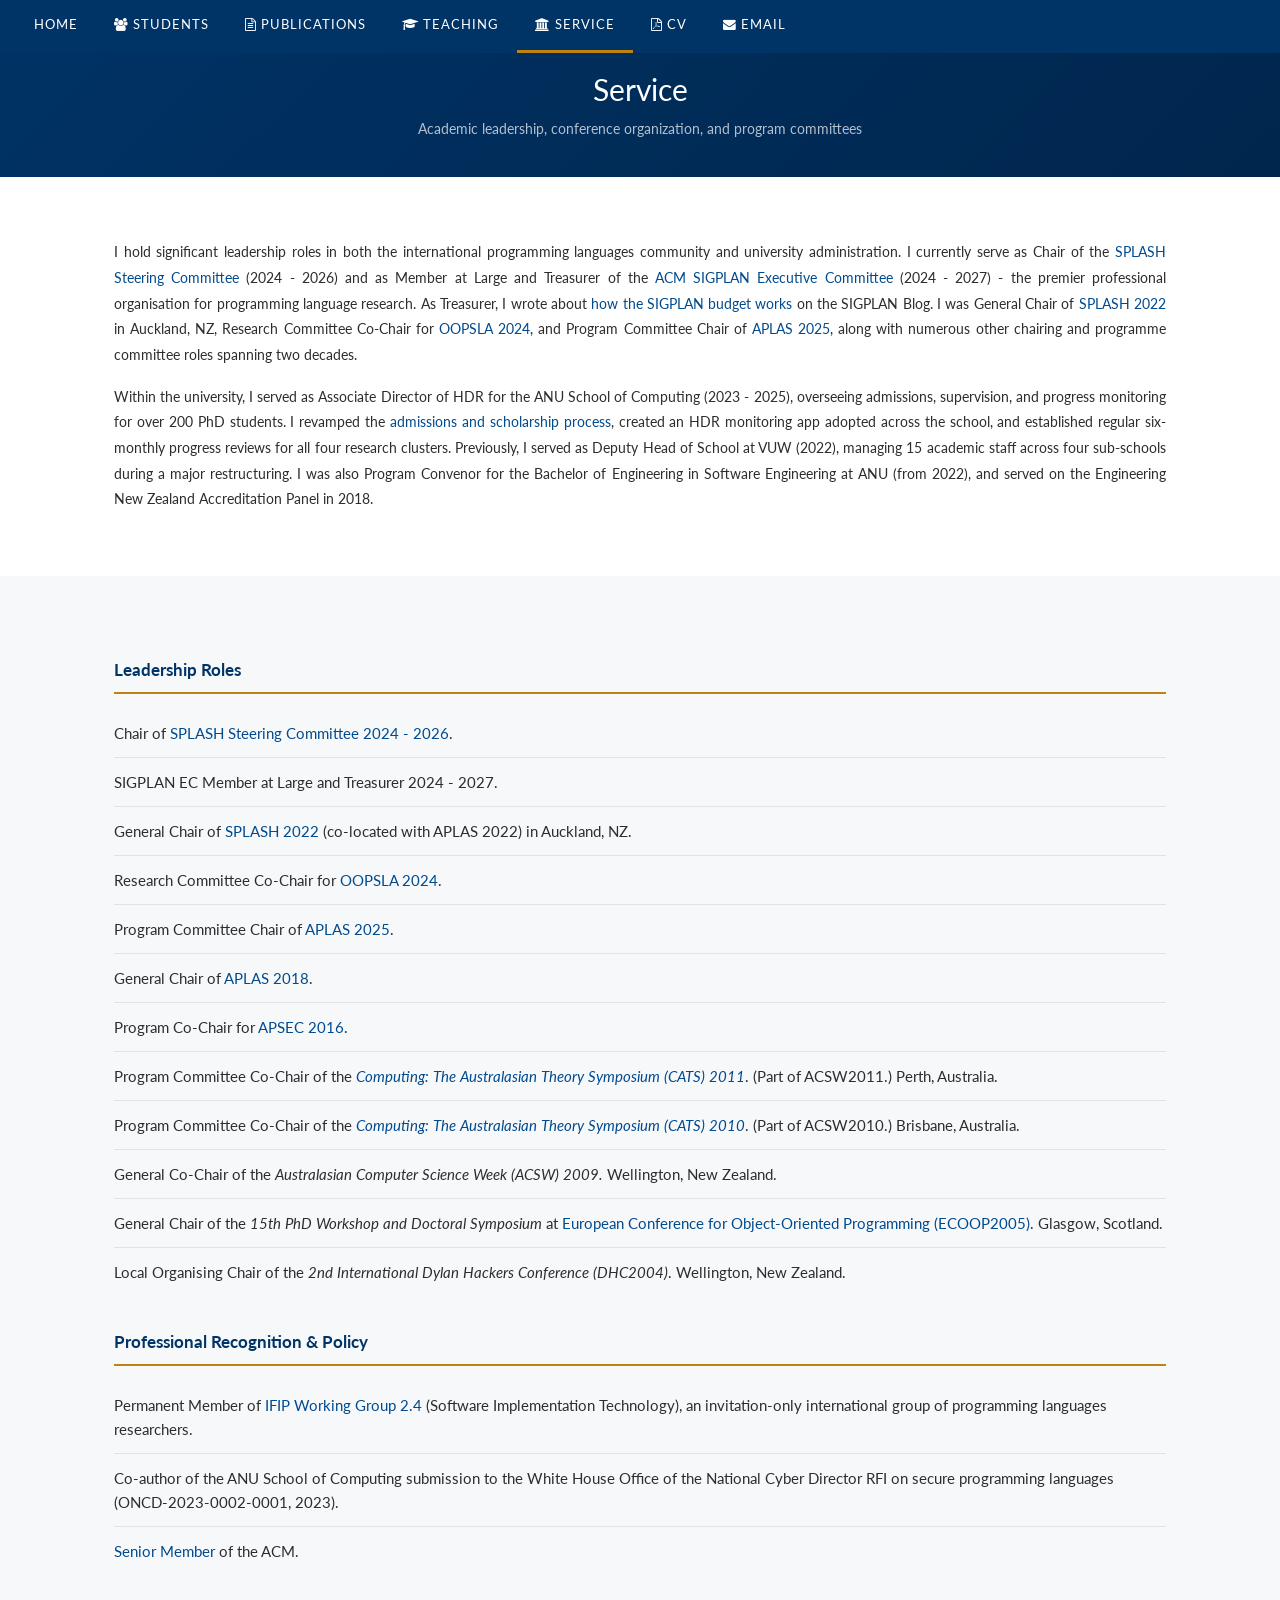
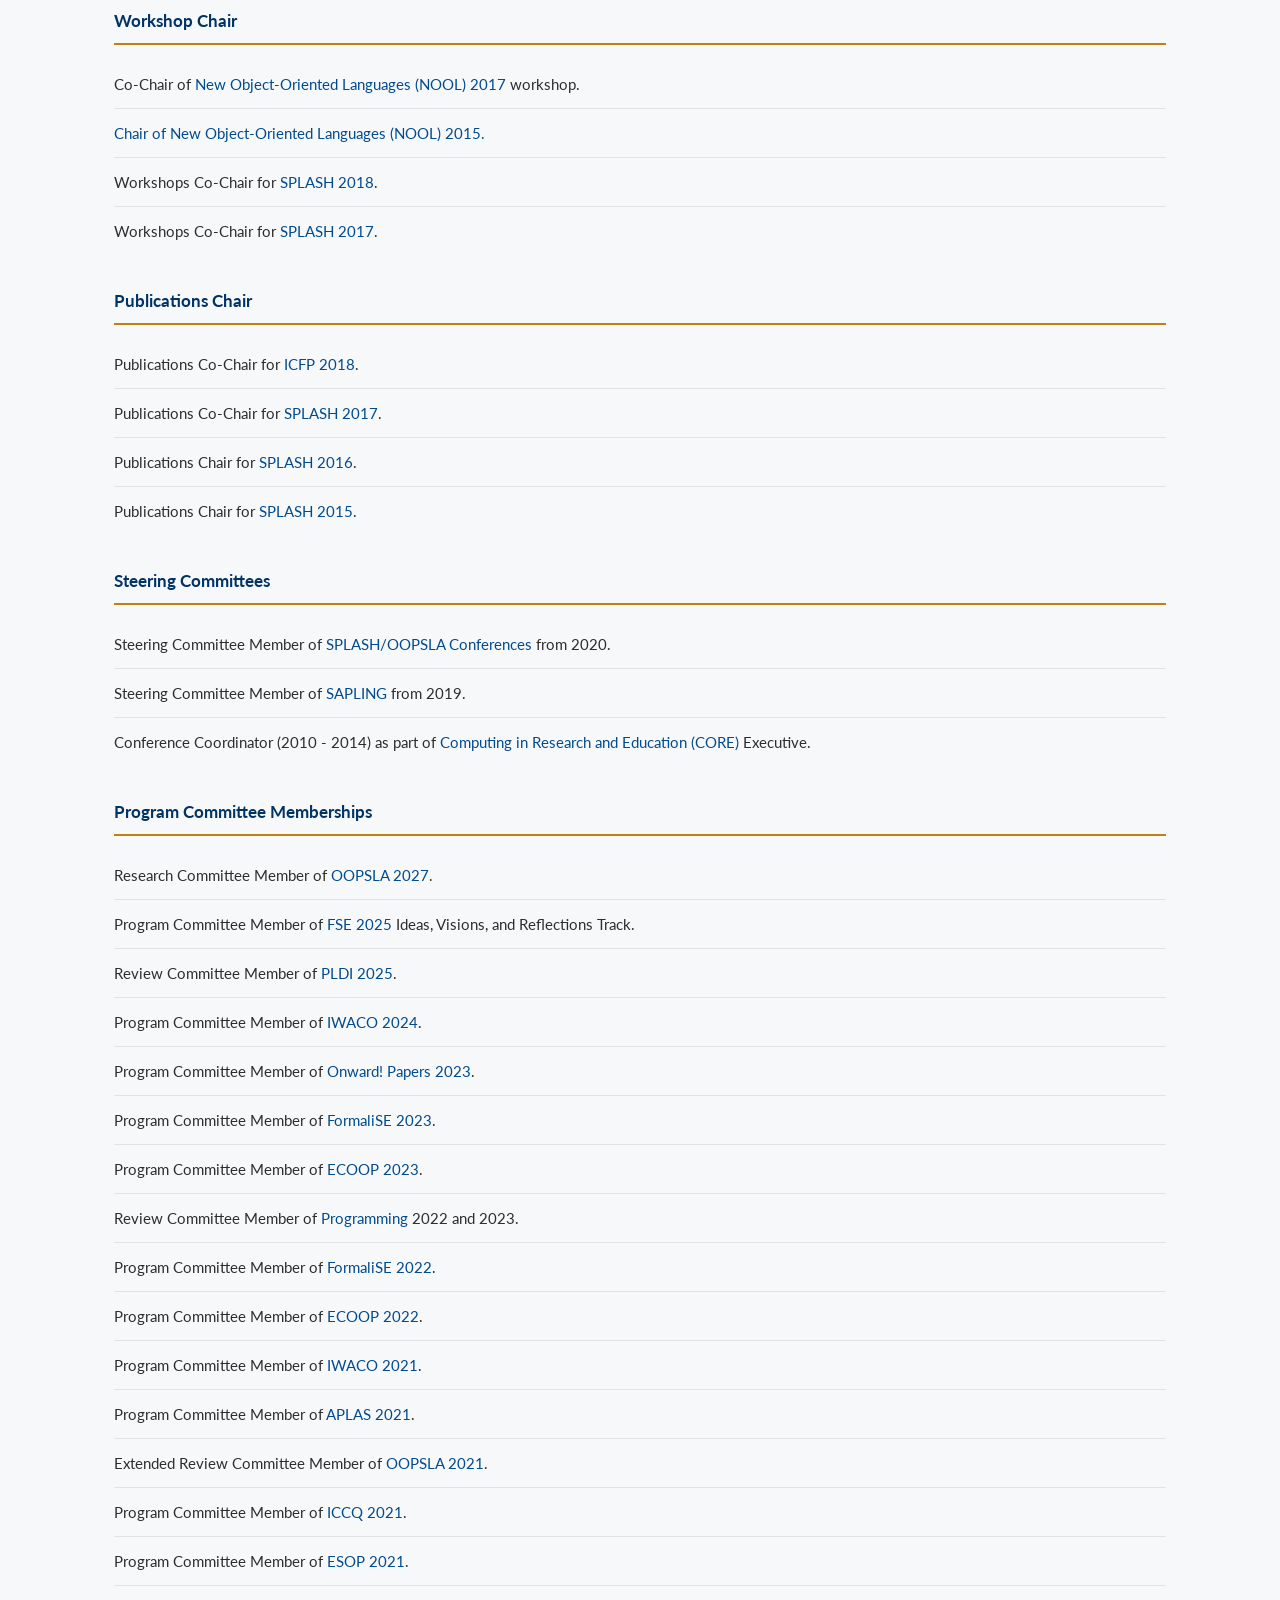
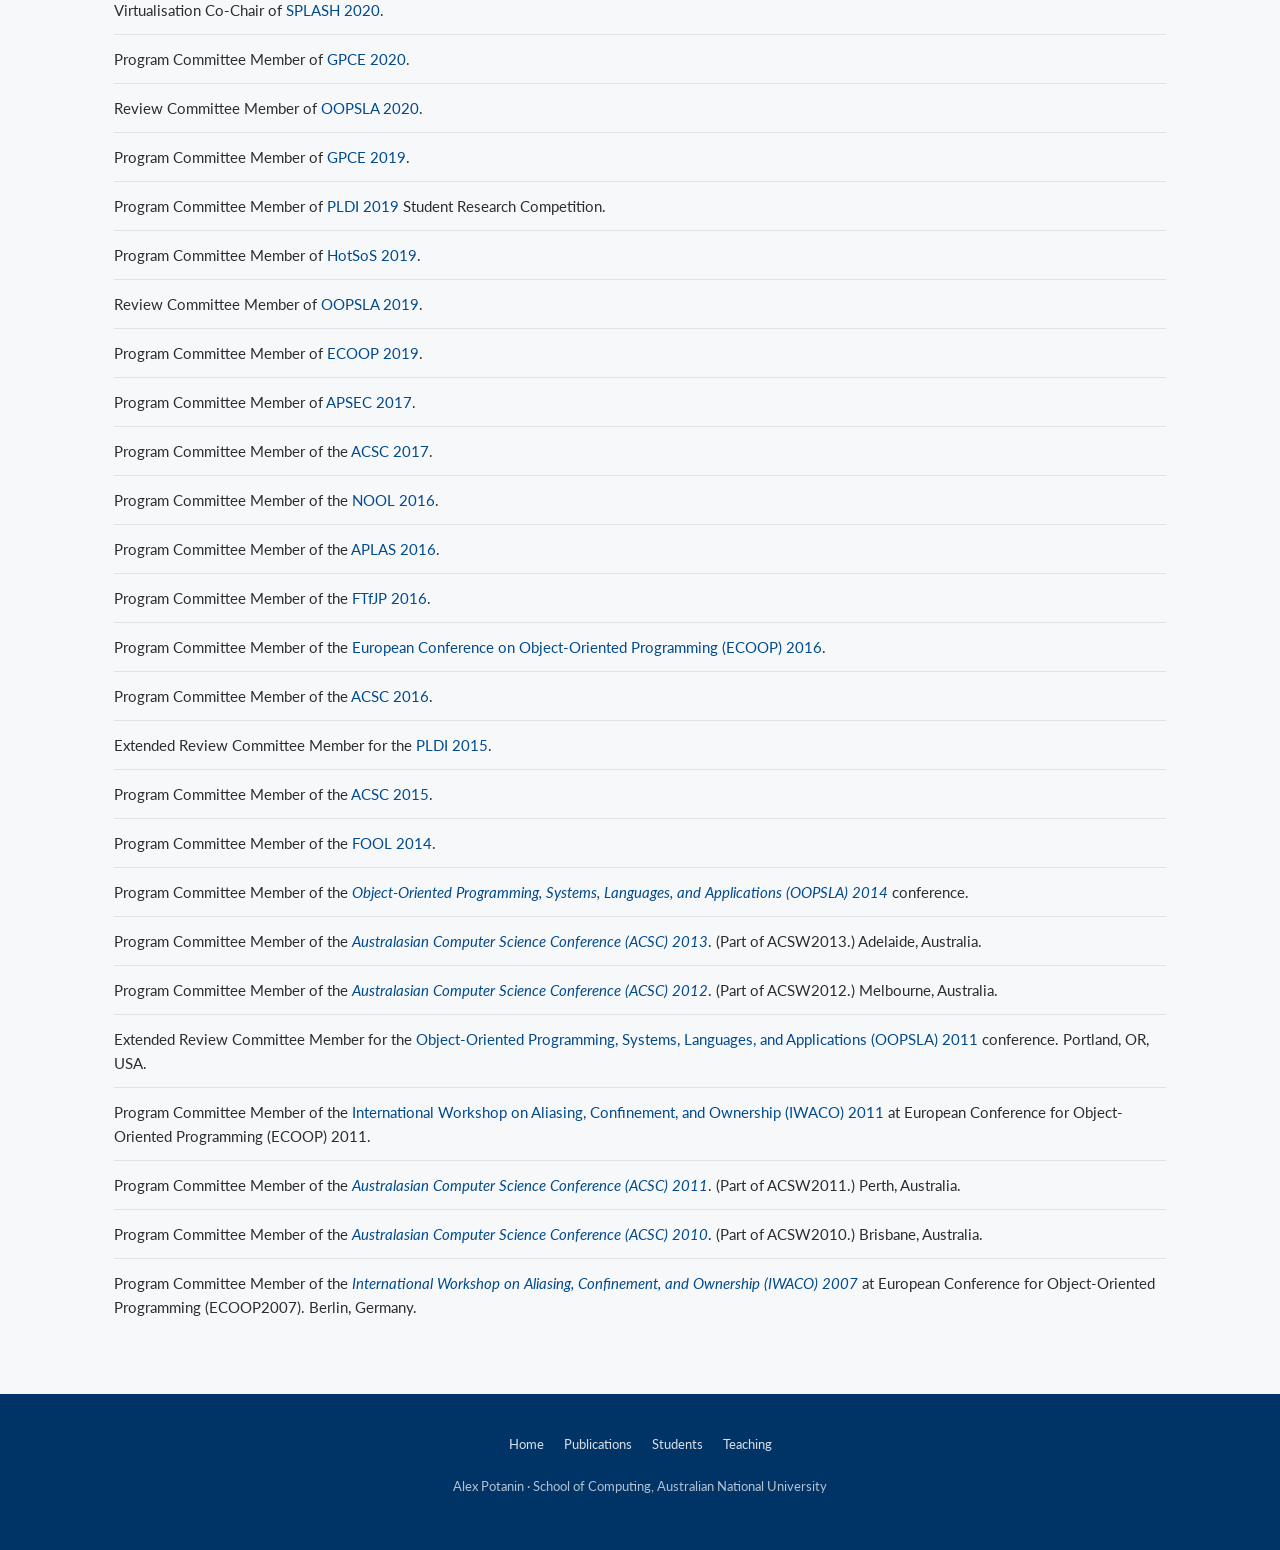
==== commit 9abd6f09: "Link IFIP WG 2.4 members and ACM Senior Members pages; CORE Conference Coordinator role in CVs Co-Au" ====
--- a/committees.html
+++ b/committees.html
@@ -86,9 +86,9 @@
 
         <div class="list-group-title">Professional Recognition &amp; Policy</div>
         <ul class="styled-list">
-          <li>Permanent Member of IFIP Working Group 2.4 (Software Implementation Technology), an invitation-only international group of programming languages researchers.</li>
+          <li>Permanent Member of <a href="https://www.ifip-wg24.org/members">IFIP Working Group 2.4</a> (Software Implementation Technology), an invitation-only international group of programming languages researchers.</li>
           <li>Co-author of the ANU School of Computing submission to the White House Office of the National Cyber Director RFI on secure programming languages (ONCD-2023-0002-0001, 2023).</li>
-          <li>Senior Member of the ACM.</li>
+          <li><a href="https://awards.acm.org/senior-members/award-recipients">Senior Member</a> of the ACM.</li>
         </ul>
 
         <div class="list-group-title">Workshop Chair</div>
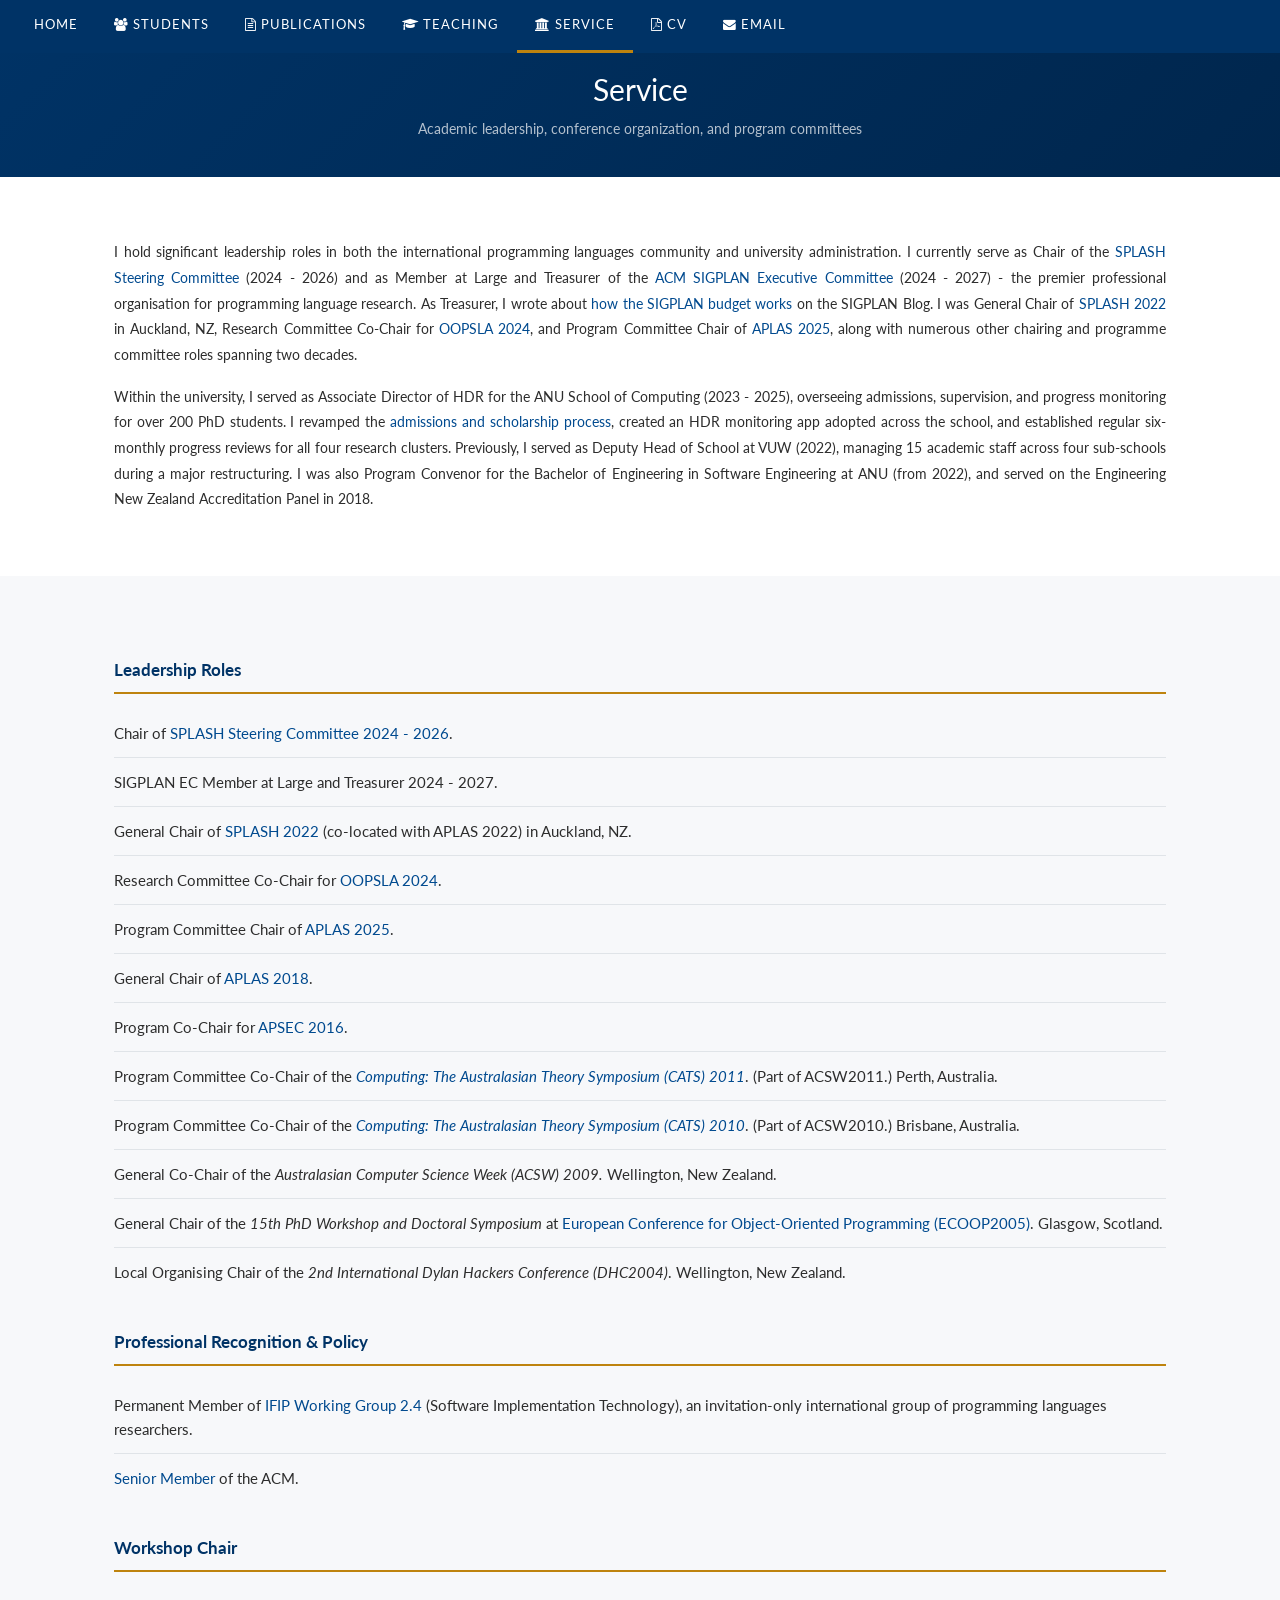
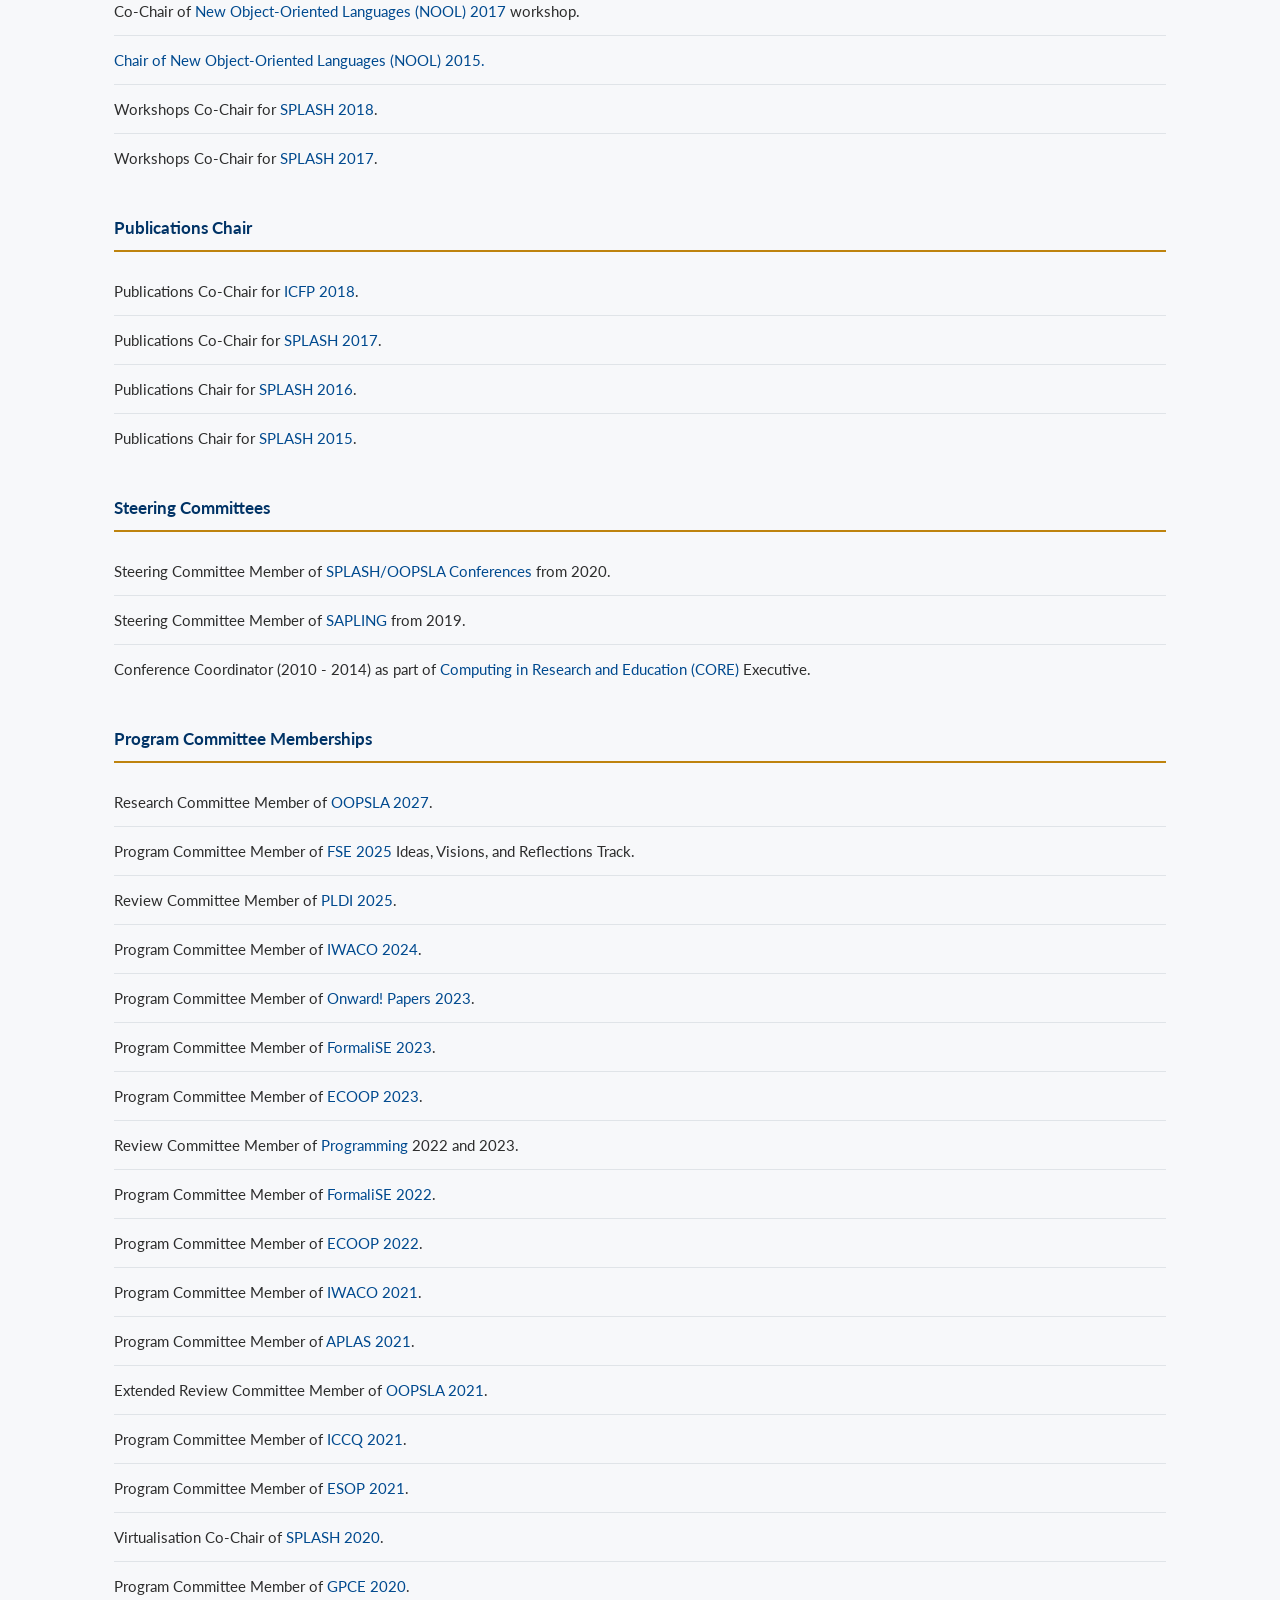
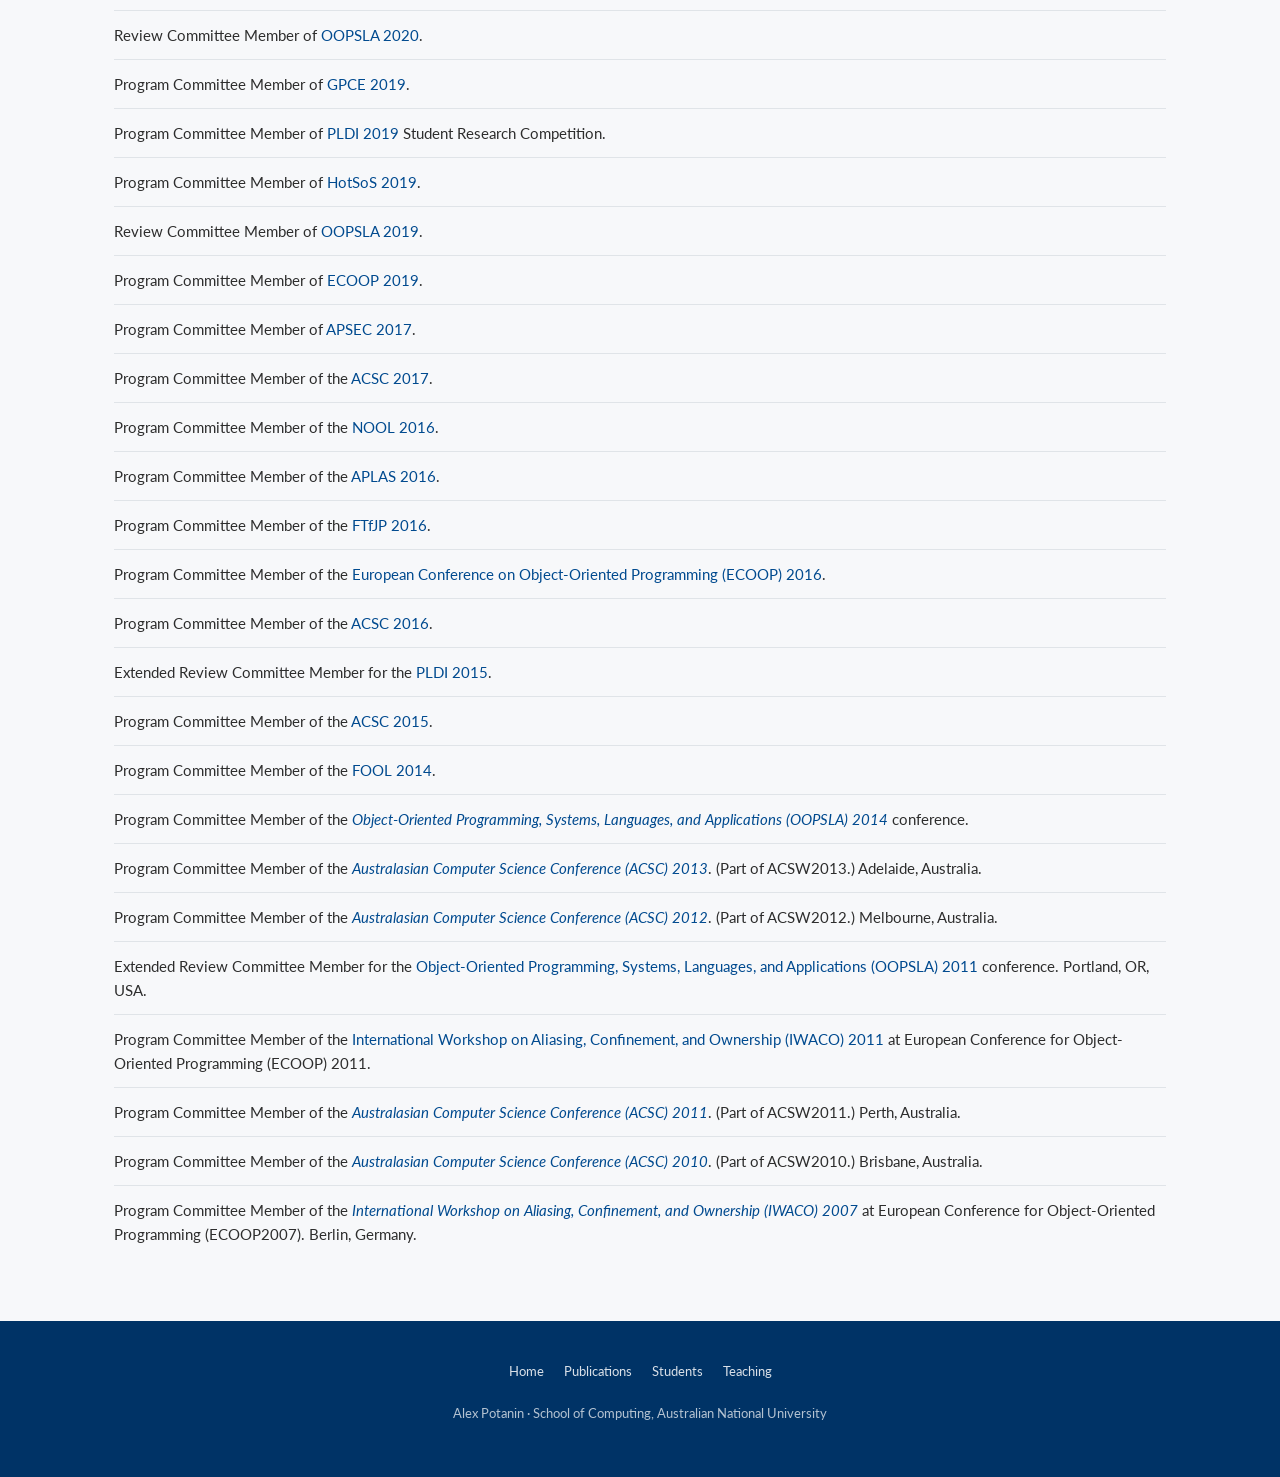
==== commit 09f44d07: "Remove White House ONCD RFI entry Co-Authored-By: Claude Fable 5 <noreply@anthropic.com>" ====
--- a/committees.html
+++ b/committees.html
@@ -87,7 +87,6 @@
         <div class="list-group-title">Professional Recognition &amp; Policy</div>
         <ul class="styled-list">
           <li>Permanent Member of <a href="https://www.ifip-wg24.org/members">IFIP Working Group 2.4</a> (Software Implementation Technology), an invitation-only international group of programming languages researchers.</li>
-          <li>Co-author of the ANU School of Computing submission to the White House Office of the National Cyber Director RFI on secure programming languages (ONCD-2023-0002-0001, 2023).</li>
           <li><a href="https://awards.acm.org/senior-members/award-recipients">Senior Member</a> of the ACM.</li>
         </ul>
 
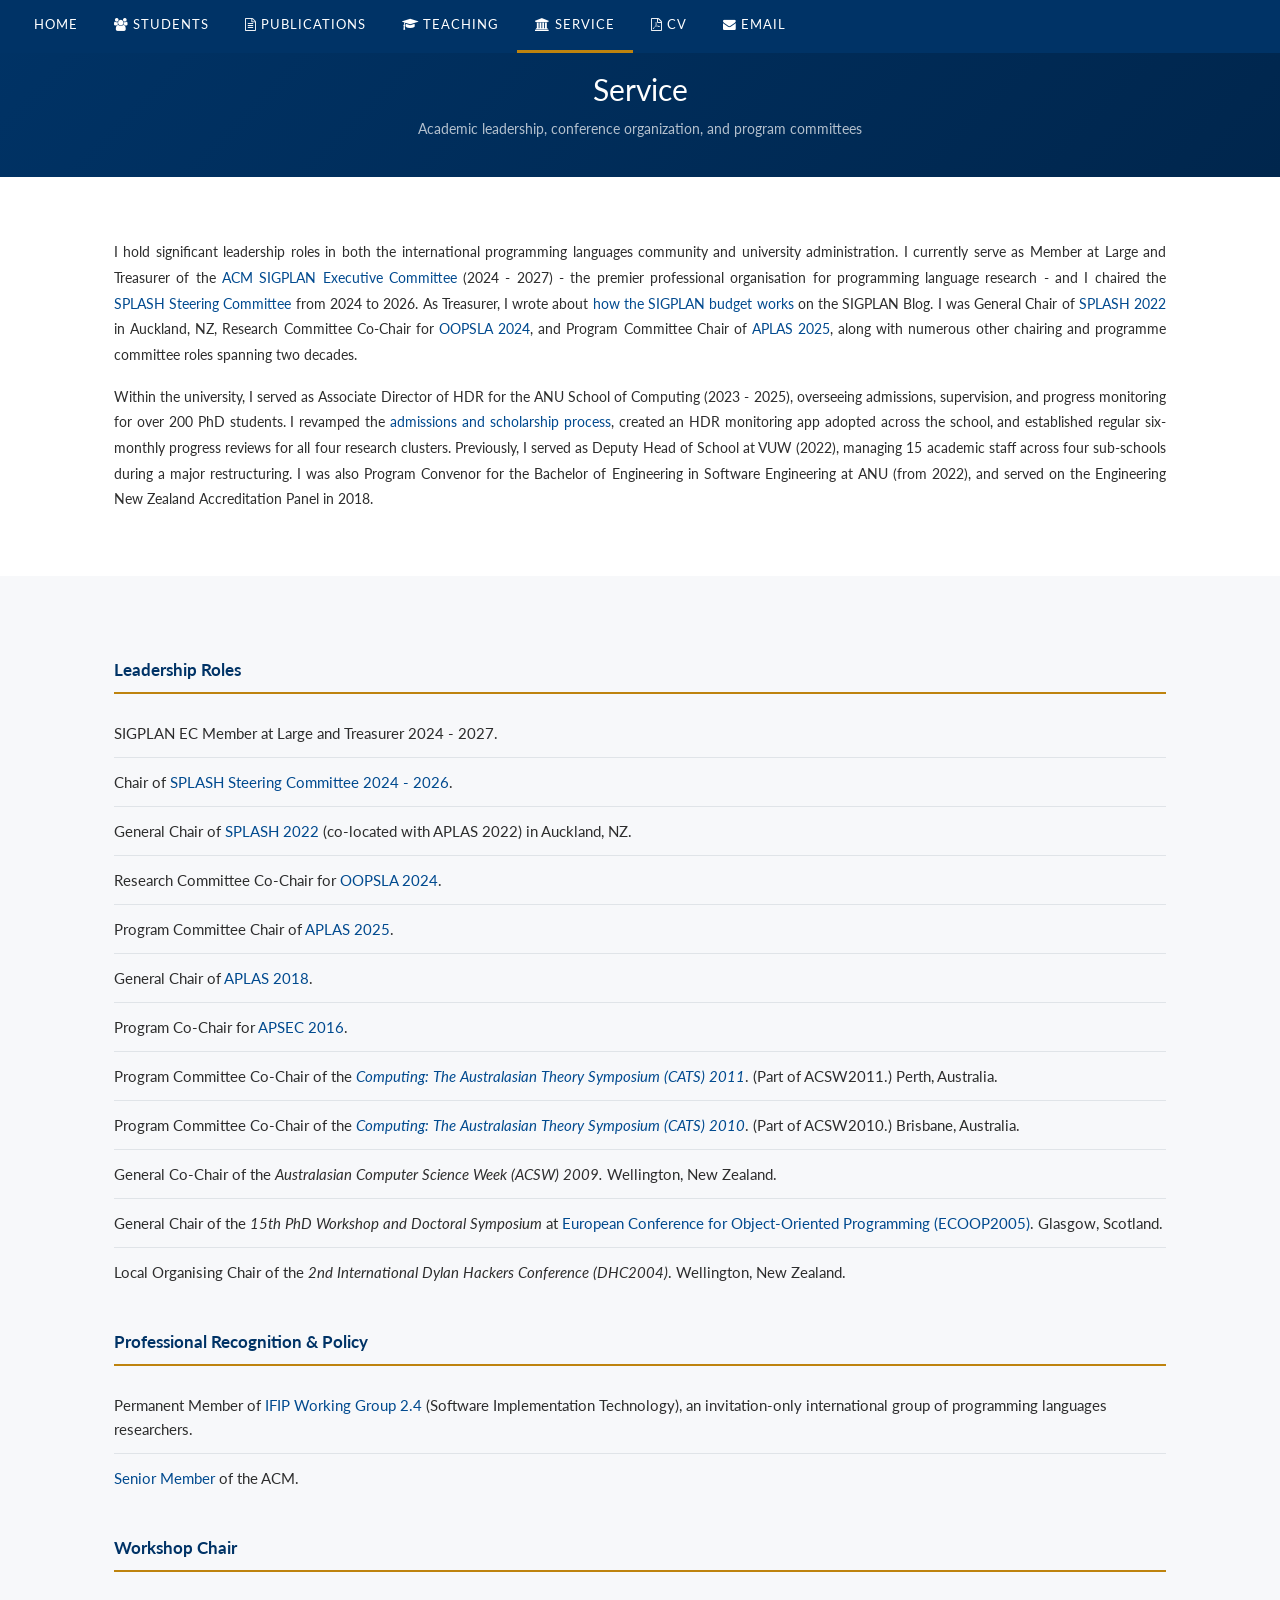
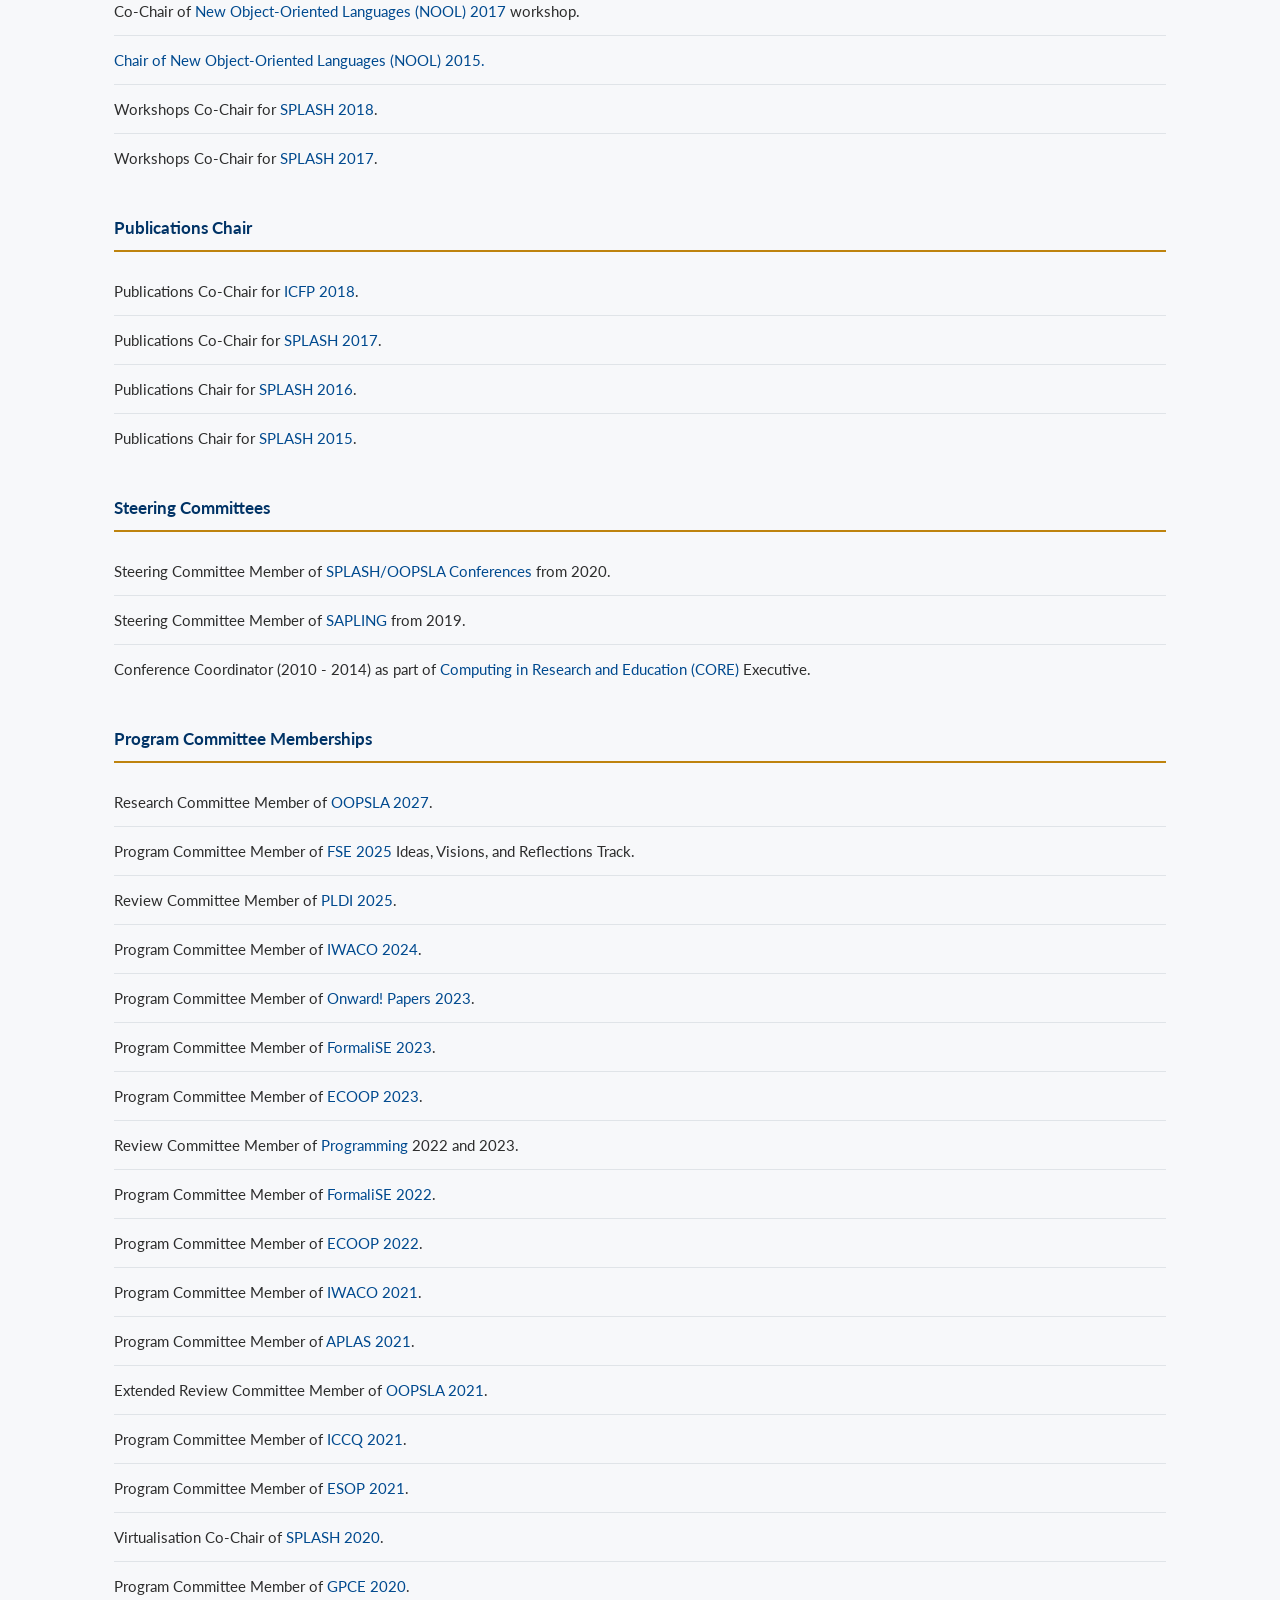
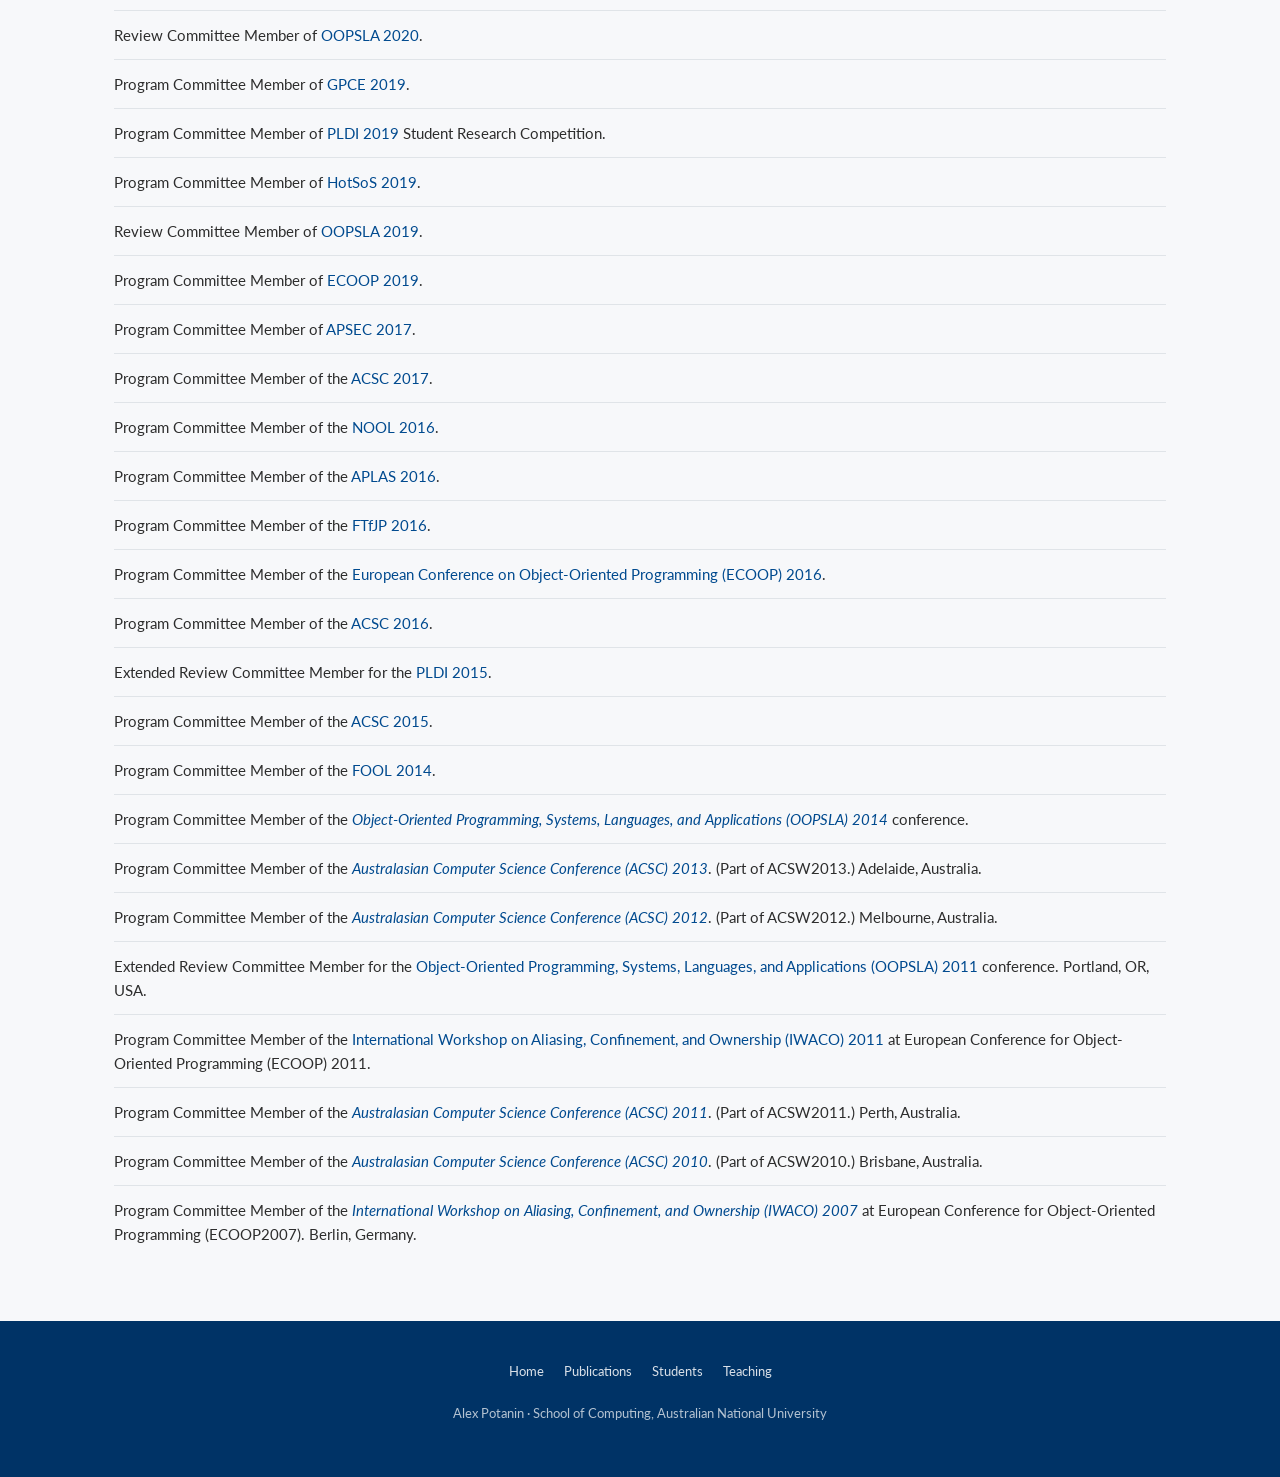
==== commit 86a475d4: "Leadership: SIGPLAN EC first, SPLASH SC chairing completed (2024-2026); update CV Co-Authored-By: Cl" ====
--- a/committees.html
+++ b/committees.html
@@ -32,7 +32,7 @@
         <a href="./publications.html" class="w3-bar-item w3-button w3-hide-small"><i class="fa fa-file-text-o"></i> PUBLICATIONS</a>
         <a href="./teaching.html" class="w3-bar-item w3-button w3-hide-small"><i class="fa fa-graduation-cap"></i> TEACHING</a>
         <a href="./committees.html" class="w3-bar-item w3-button w3-hide-small nav-active"><i class="fa fa-institution"></i> SERVICE</a>
-        <a href="./files/CVAlexPotaninFull.pdf" class="w3-bar-item w3-button w3-hide-small"><i class="fa fa-file-pdf-o"></i> CV</a>
+        <a href="./files/CVAlexPotanin.pdf" class="w3-bar-item w3-button w3-hide-small"><i class="fa fa-file-pdf-o"></i> CV</a>
         <a href="mailto:alex.potanin@anu.edu.au" class="w3-bar-item w3-button w3-hide-small"><i class="fa fa-envelope"></i> EMAIL</a>
       </div>
       <div id="navDemo" class="w3-bar-block w3-hide w3-hide-large w3-hide-medium">
@@ -40,7 +40,7 @@
         <a href="./publications.html" class="w3-bar-item w3-button" onclick="toggleFunction()">PUBLICATIONS</a>
         <a href="./teaching.html" class="w3-bar-item w3-button" onclick="toggleFunction()">TEACHING</a>
         <a href="./committees.html" class="w3-bar-item w3-button" onclick="toggleFunction()">SERVICE</a>
-        <a href="./files/CVAlexPotaninFull.pdf" class="w3-bar-item w3-button" onclick="toggleFunction()">CV</a>
+        <a href="./files/CVAlexPotanin.pdf" class="w3-bar-item w3-button" onclick="toggleFunction()">CV</a>
         <a href="mailto:alex.potanin@anu.edu.au" class="w3-bar-item w3-button" onclick="toggleFunction()">EMAIL</a>
       </div>
     </div>
@@ -57,7 +57,7 @@
     <div class="section">
       <div class="container">
         <div class="bio-text" style="max-width: none; text-align: justify;">
-          <p>I hold significant leadership roles in both the international programming languages community and university administration. I currently serve as Chair of the <a href="https://www.sigplan.org/Conferences/SPLASH/">SPLASH Steering Committee</a> (2024 - 2026) and as Member at Large and Treasurer of the <a href="https://www.sigplan.org/">ACM SIGPLAN Executive Committee</a> (2024 - 2027) - the premier professional organisation for programming language research. As Treasurer, I wrote about <a href="https://blog.sigplan.org/2026/07/20/sigplan-budget/">how the SIGPLAN budget works</a> on the SIGPLAN Blog. I was General Chair of <a href="https://conf.researchr.org/home/splash-2022">SPLASH 2022</a> in Auckland, NZ, Research Committee Co-Chair for <a href="https://conf.researchr.org/track/splash-2024/splash-2024-oopsla">OOPSLA 2024</a>, and Program Committee Chair of <a href="https://conf.researchr.org/home/aplas-2025">APLAS 2025</a>, along with numerous other chairing and programme committee roles spanning two decades.</p>
+          <p>I hold significant leadership roles in both the international programming languages community and university administration. I currently serve as Member at Large and Treasurer of the <a href="https://www.sigplan.org/">ACM SIGPLAN Executive Committee</a> (2024 - 2027) - the premier professional organisation for programming language research - and I chaired the <a href="https://www.sigplan.org/Conferences/SPLASH/">SPLASH Steering Committee</a> from 2024 to 2026. As Treasurer, I wrote about <a href="https://blog.sigplan.org/2026/07/20/sigplan-budget/">how the SIGPLAN budget works</a> on the SIGPLAN Blog. I was General Chair of <a href="https://conf.researchr.org/home/splash-2022">SPLASH 2022</a> in Auckland, NZ, Research Committee Co-Chair for <a href="https://conf.researchr.org/track/splash-2024/splash-2024-oopsla">OOPSLA 2024</a>, and Program Committee Chair of <a href="https://conf.researchr.org/home/aplas-2025">APLAS 2025</a>, along with numerous other chairing and programme committee roles spanning two decades.</p>
 
           <p>Within the university, I served as Associate Director of HDR for the ANU School of Computing (2023 - 2025), overseeing admissions, supervision, and progress monitoring for over 200 PhD students. I revamped the <a href="https://comp.anu.edu.au/study/research/">admissions and scholarship process</a>, created an HDR monitoring app adopted across the school, and established regular six-monthly progress reviews for all four research clusters. Previously, I served as Deputy Head of School at VUW (2022), managing 15 academic staff across four sub-schools during a major restructuring. I was also Program Convenor for the Bachelor of Engineering in Software Engineering at ANU (from 2022), and served on the Engineering New Zealand Accreditation Panel in 2018.</p>
         </div>
@@ -70,8 +70,8 @@
 
         <div class="list-group-title">Leadership Roles</div>
         <ul class="styled-list">
+          <li>SIGPLAN EC Member at Large and Treasurer 2024 - 2027.</li>
           <li>Chair of <a href="https://www.sigplan.org/Conferences/SPLASH/">SPLASH Steering Committee 2024 - 2026</a>.</li>
-          <li>SIGPLAN EC Member at Large and Treasurer 2024 - 2027.</li>
           <li>General Chair of <a href="https://conf.researchr.org/home/splash-2022">SPLASH 2022</a> (co-located with APLAS 2022) in Auckland, NZ.</li>
           <li>Research Committee Co-Chair for <a href="https://conf.researchr.org/track/splash-2024/splash-2024-oopsla">OOPSLA 2024</a>.</li>
           <li>Program Committee Chair of <a href="https://conf.researchr.org/home/aplas-2025">APLAS 2025</a>.</li>
--- a/style.css
+++ b/style.css
@@ -329,39 +329,6 @@
 }
 
 /* ===== Stats Bar ===== */
-.stats-bar {
-  display: flex;
-  justify-content: center;
-  flex-wrap: wrap;
-  gap: 40px;
-  padding: 32px 0;
-  text-align: center;
-}
-
-.stat-item .stat-number {
-  font-size: 2rem;
-  font-weight: 700;
-  color: var(--primary);
-  display: block;
-}
-
-a.stat-item {
-  text-decoration: none;
-  color: inherit;
-  transition: opacity 0.2s;
-}
-
-a.stat-item:hover {
-  opacity: 0.7;
-}
-
-.stat-item .stat-label {
-  font-size: 0.85rem;
-  color: var(--text-light);
-  text-transform: uppercase;
-  letter-spacing: 1px;
-}
-
 /* ===== Publication List ===== */
 .pub-item {
   padding: 16px 0;
@@ -600,8 +567,6 @@
   .hero-photo img { width: 140px; height: 140px; }
   .card-grid { grid-template-columns: 1fr; }
   .card-grid-2 { grid-template-columns: 1fr; }
-  .stats-bar { gap: 24px; }
-  .stat-item .stat-number { font-size: 1.5rem; }
   .container { padding: 0 16px; }
   .section { padding: 32px 0; }
   .funding-table { font-size: 0.85rem; }
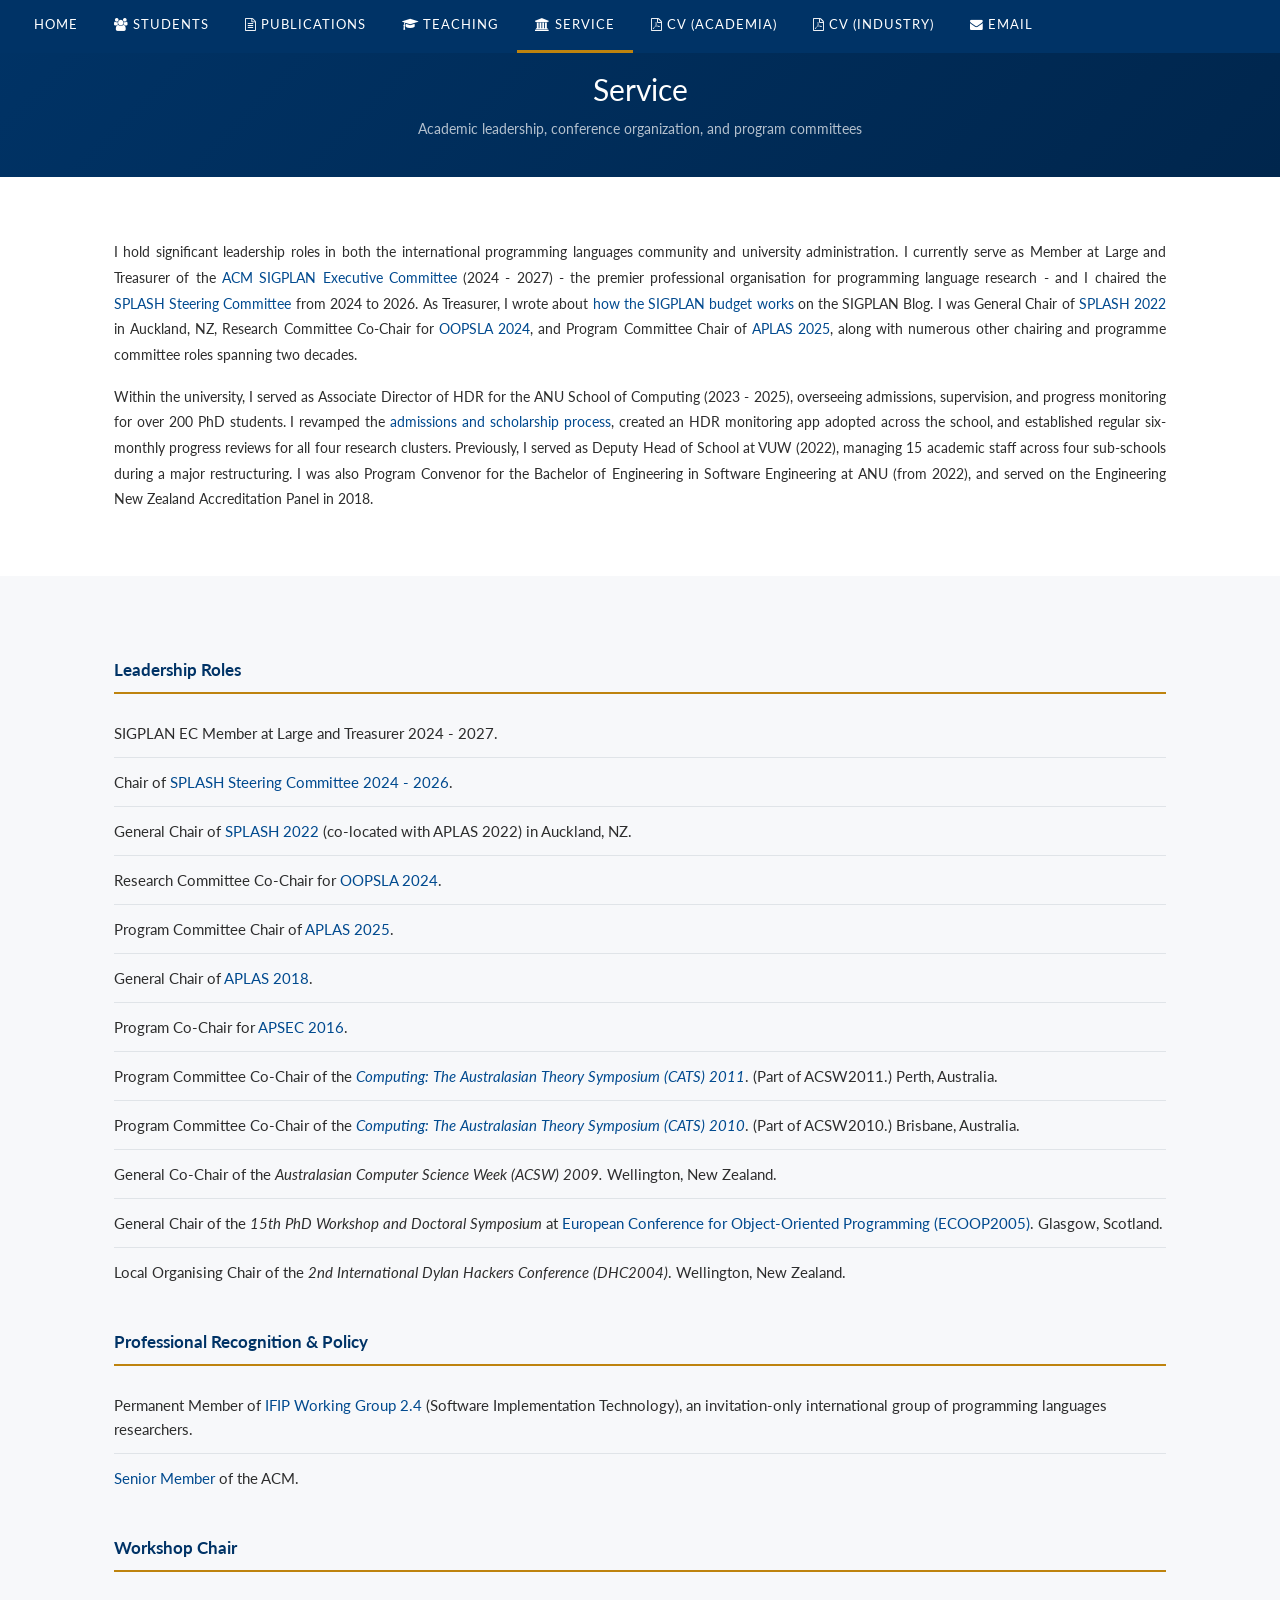
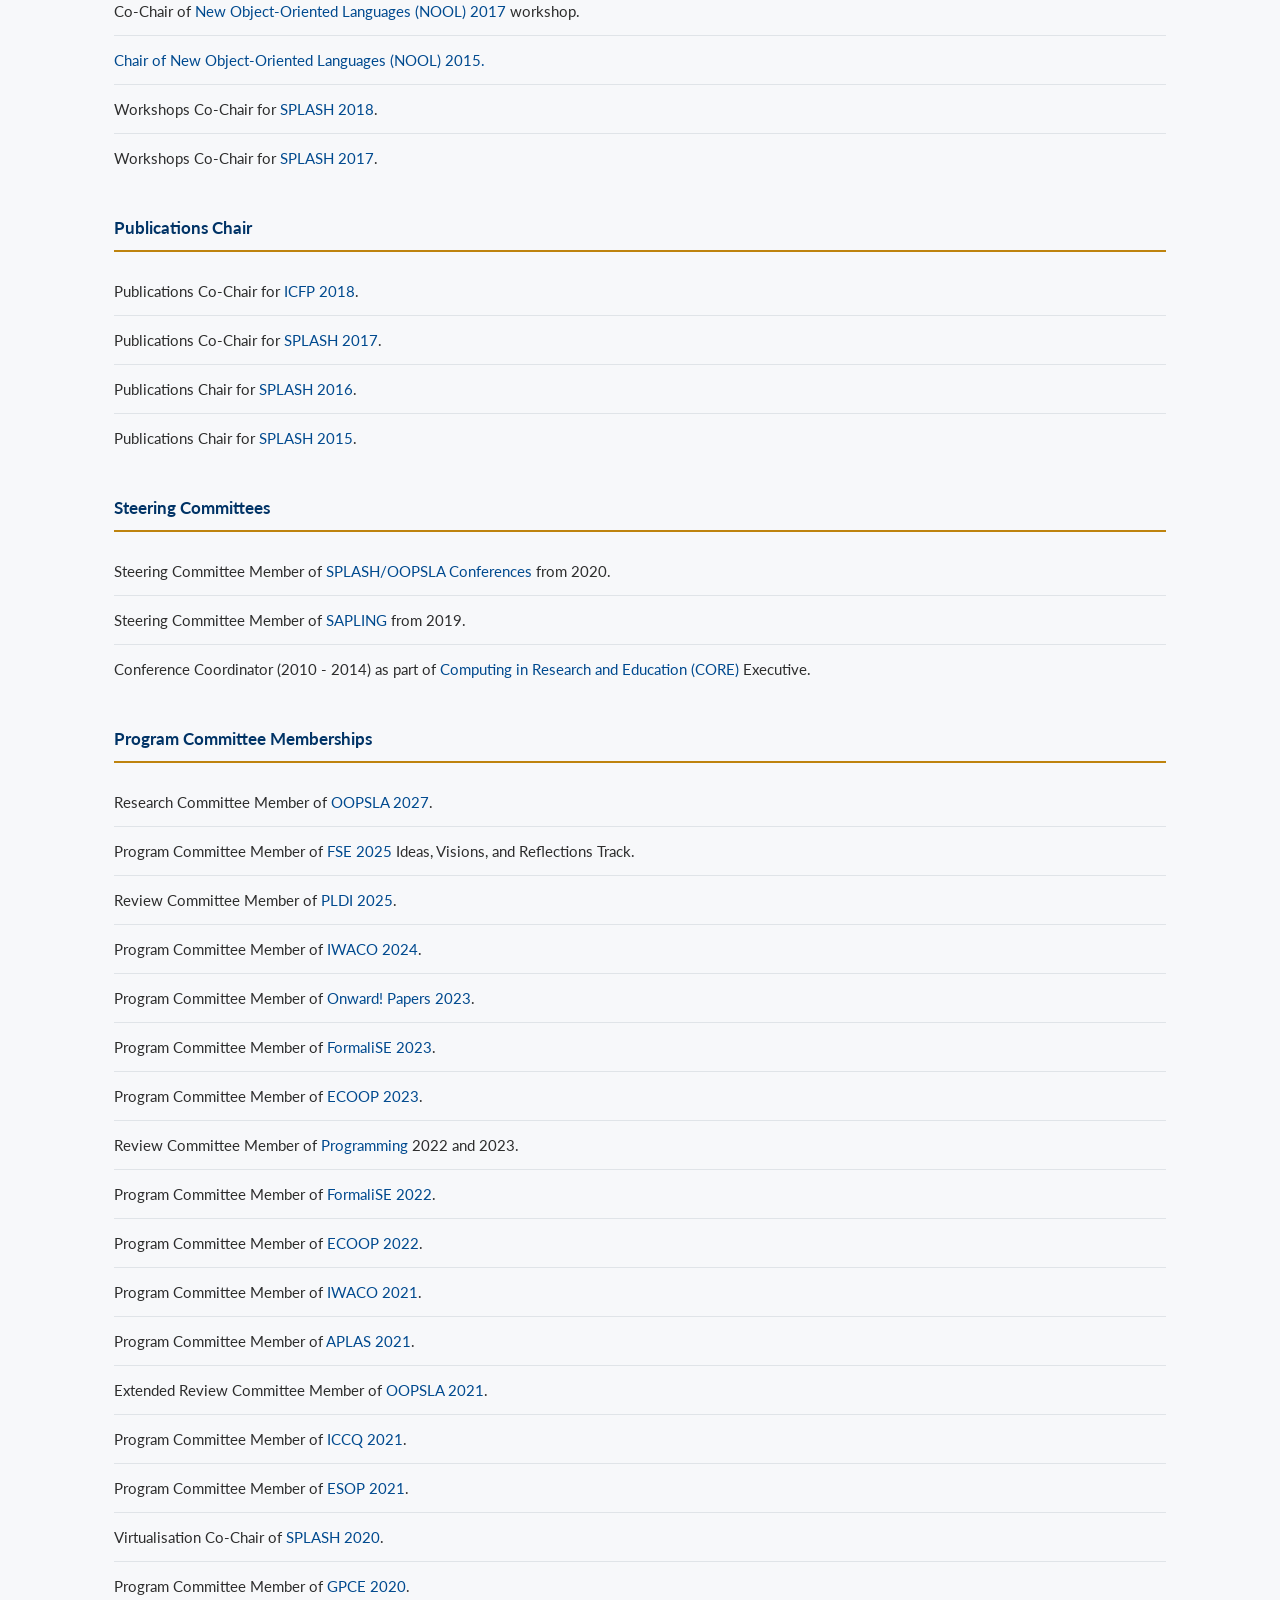
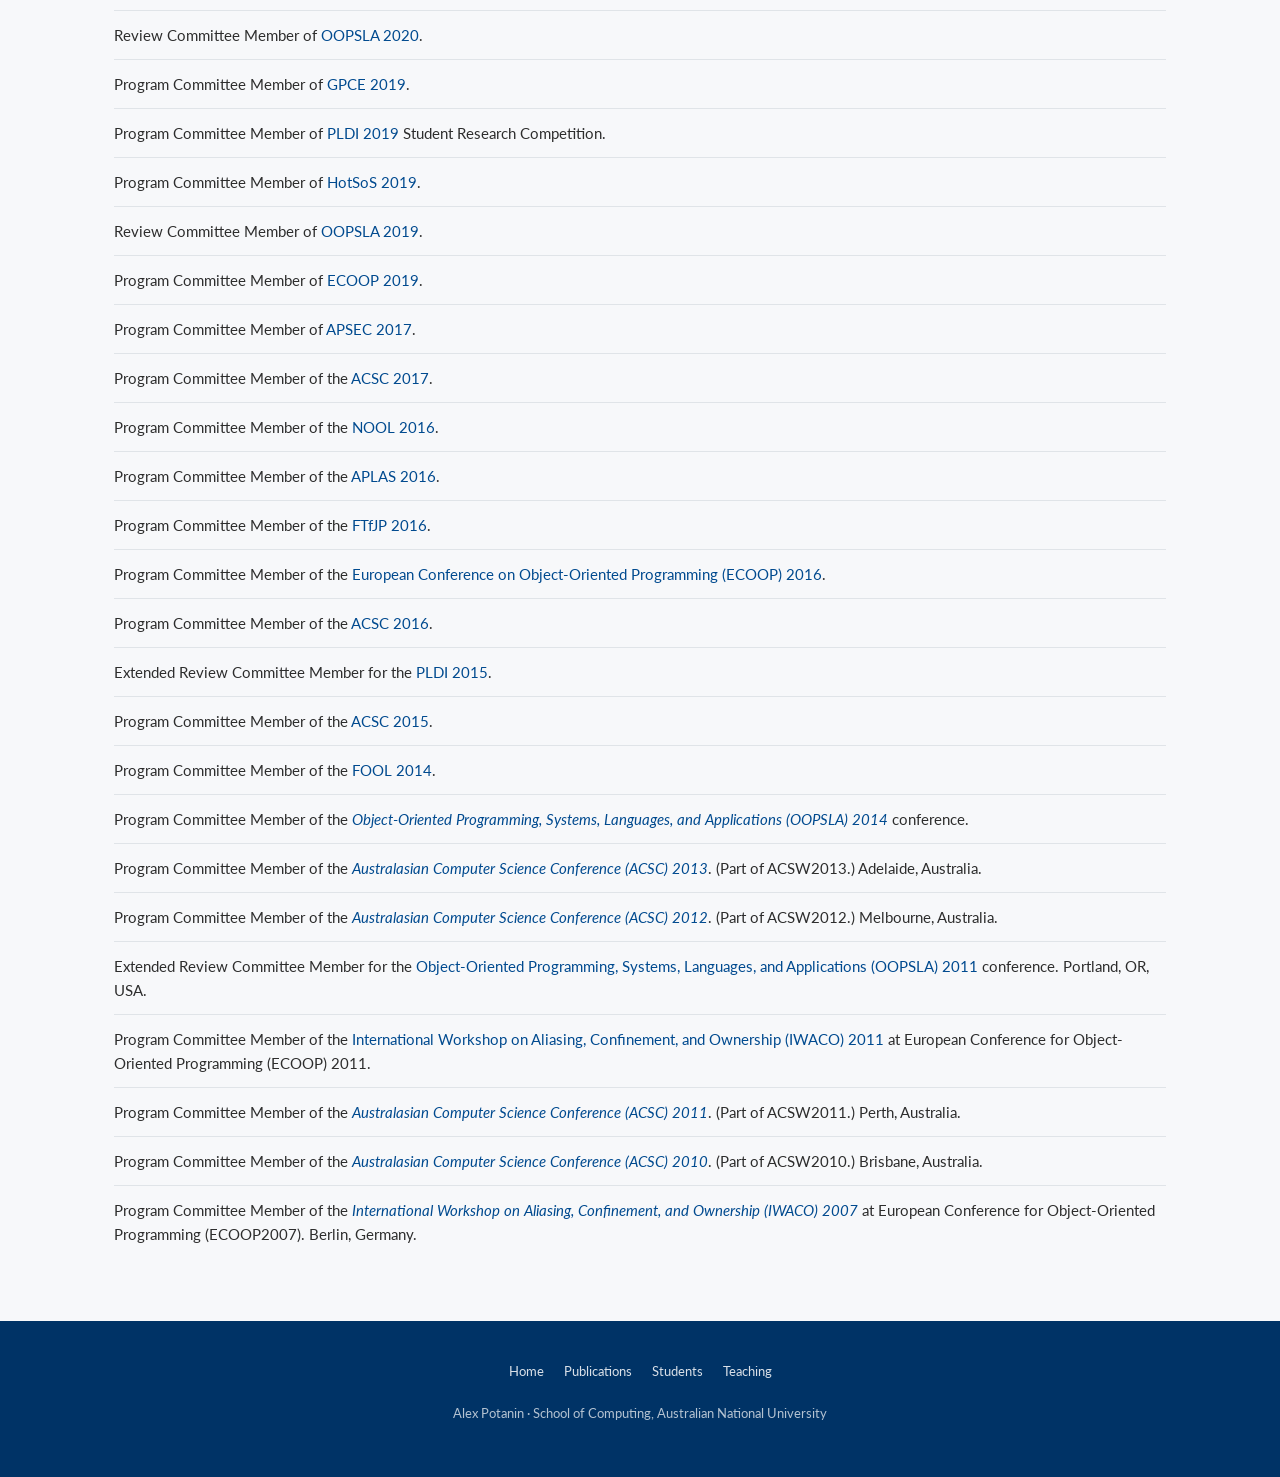
==== commit 442f33d8: "Publish two CVs: CV (Academia) and CV (Industry) Replace the single CV link in the top nav, mobile m" ====
--- a/committees.html
+++ b/committees.html
@@ -32,7 +32,8 @@
         <a href="./publications.html" class="w3-bar-item w3-button w3-hide-small"><i class="fa fa-file-text-o"></i> PUBLICATIONS</a>
         <a href="./teaching.html" class="w3-bar-item w3-button w3-hide-small"><i class="fa fa-graduation-cap"></i> TEACHING</a>
         <a href="./committees.html" class="w3-bar-item w3-button w3-hide-small nav-active"><i class="fa fa-institution"></i> SERVICE</a>
-        <a href="./files/CVAlexPotanin.pdf" class="w3-bar-item w3-button w3-hide-small"><i class="fa fa-file-pdf-o"></i> CV</a>
+        <a href="./files/CVAcademiaAlexPotanin.pdf" class="w3-bar-item w3-button w3-hide-small"><i class="fa fa-file-pdf-o"></i> CV (ACADEMIA)</a>
+        <a href="./files/CVIndustryAlexPotanin.pdf" class="w3-bar-item w3-button w3-hide-small"><i class="fa fa-file-pdf-o"></i> CV (INDUSTRY)</a>
         <a href="mailto:alex.potanin@anu.edu.au" class="w3-bar-item w3-button w3-hide-small"><i class="fa fa-envelope"></i> EMAIL</a>
       </div>
       <div id="navDemo" class="w3-bar-block w3-hide w3-hide-large w3-hide-medium">
@@ -40,7 +41,8 @@
         <a href="./publications.html" class="w3-bar-item w3-button" onclick="toggleFunction()">PUBLICATIONS</a>
         <a href="./teaching.html" class="w3-bar-item w3-button" onclick="toggleFunction()">TEACHING</a>
         <a href="./committees.html" class="w3-bar-item w3-button" onclick="toggleFunction()">SERVICE</a>
-        <a href="./files/CVAlexPotanin.pdf" class="w3-bar-item w3-button" onclick="toggleFunction()">CV</a>
+        <a href="./files/CVAcademiaAlexPotanin.pdf" class="w3-bar-item w3-button" onclick="toggleFunction()">CV (ACADEMIA)</a>
+        <a href="./files/CVIndustryAlexPotanin.pdf" class="w3-bar-item w3-button" onclick="toggleFunction()">CV (INDUSTRY)</a>
         <a href="mailto:alex.potanin@anu.edu.au" class="w3-bar-item w3-button" onclick="toggleFunction()">EMAIL</a>
       </div>
     </div>
--- a/style.css
+++ b/style.css
@@ -99,6 +99,14 @@
   border-bottom: 3px solid var(--accent);
 }
 
+/* Two CV links make the bar wider: tighten items on narrower desktops */
+@media (max-width: 1100px) {
+  #myNavbar .w3-bar-item {
+    padding: 14px 12px;
+    letter-spacing: 0.5px;
+  }
+}
+
 #myNavbar.scrolled {
   background: var(--primary) !important;
   box-shadow: 0 2px 12px rgba(0,0,0,0.15);
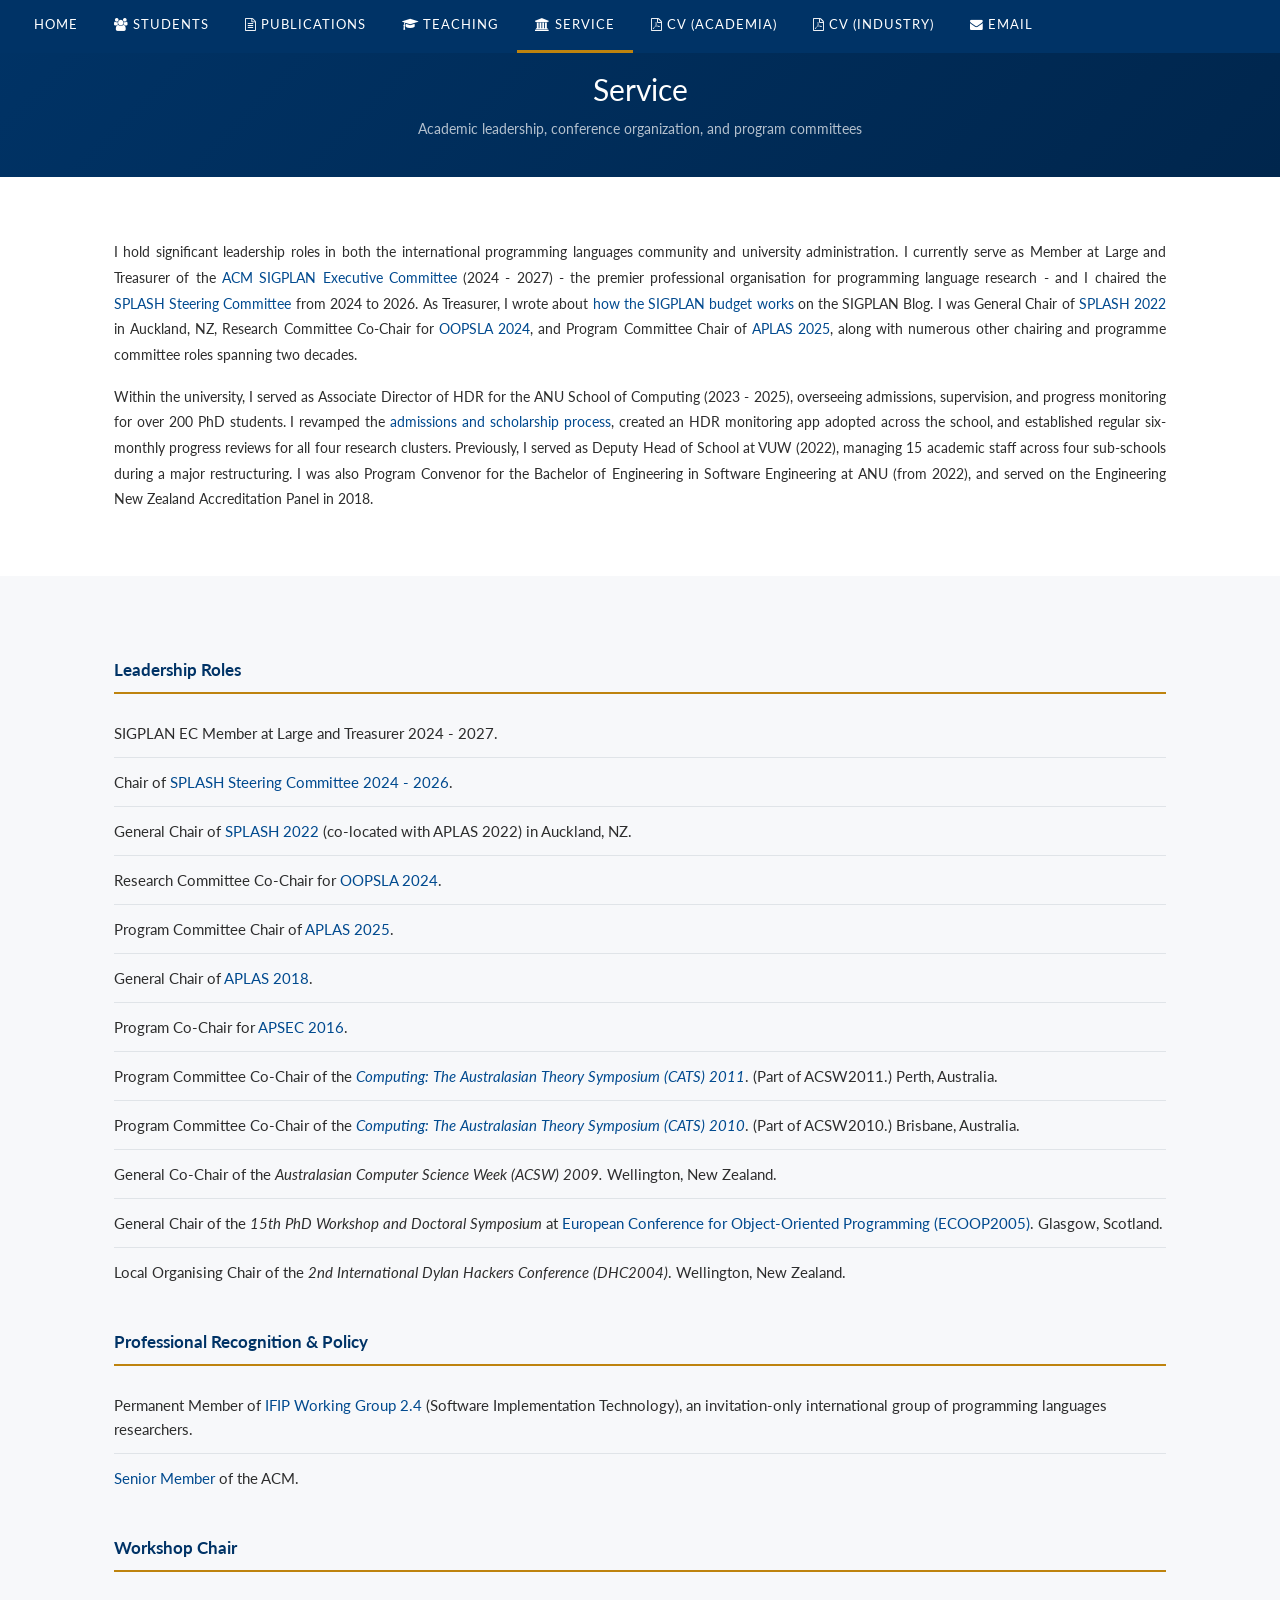
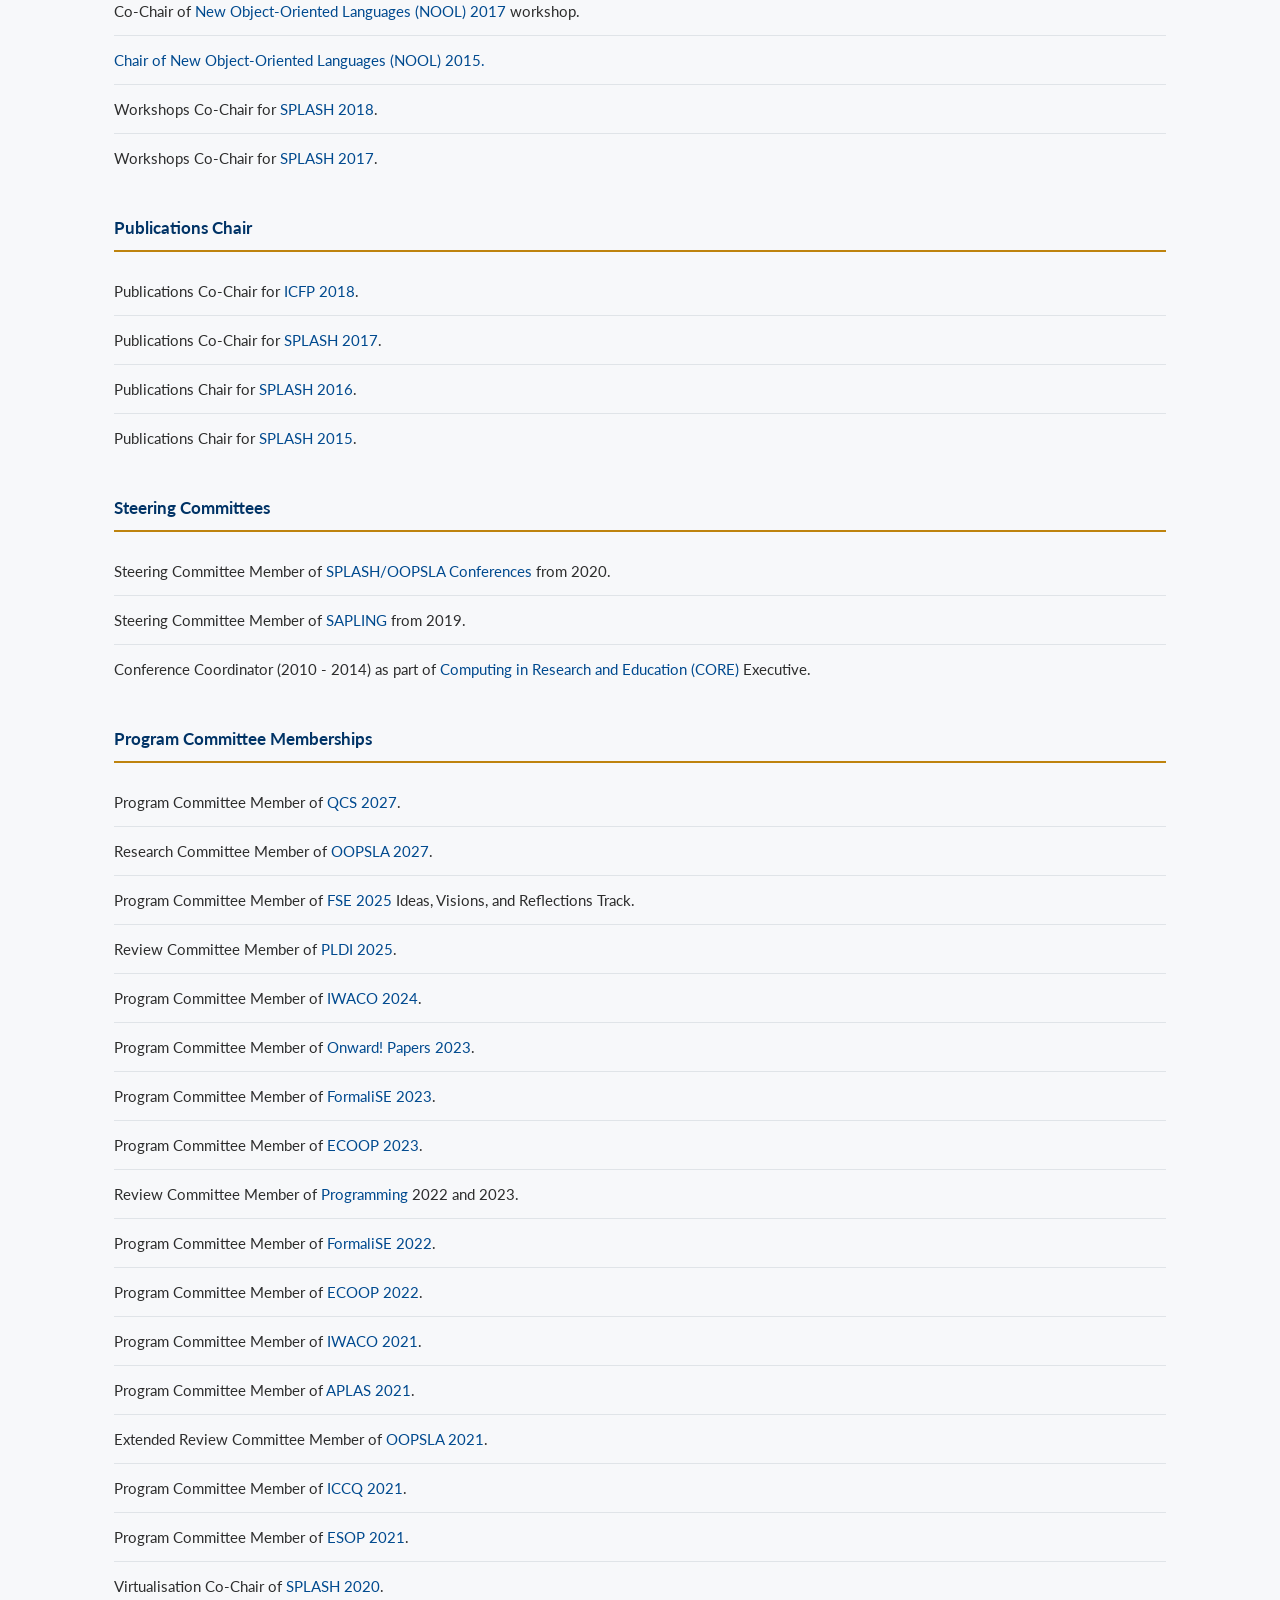
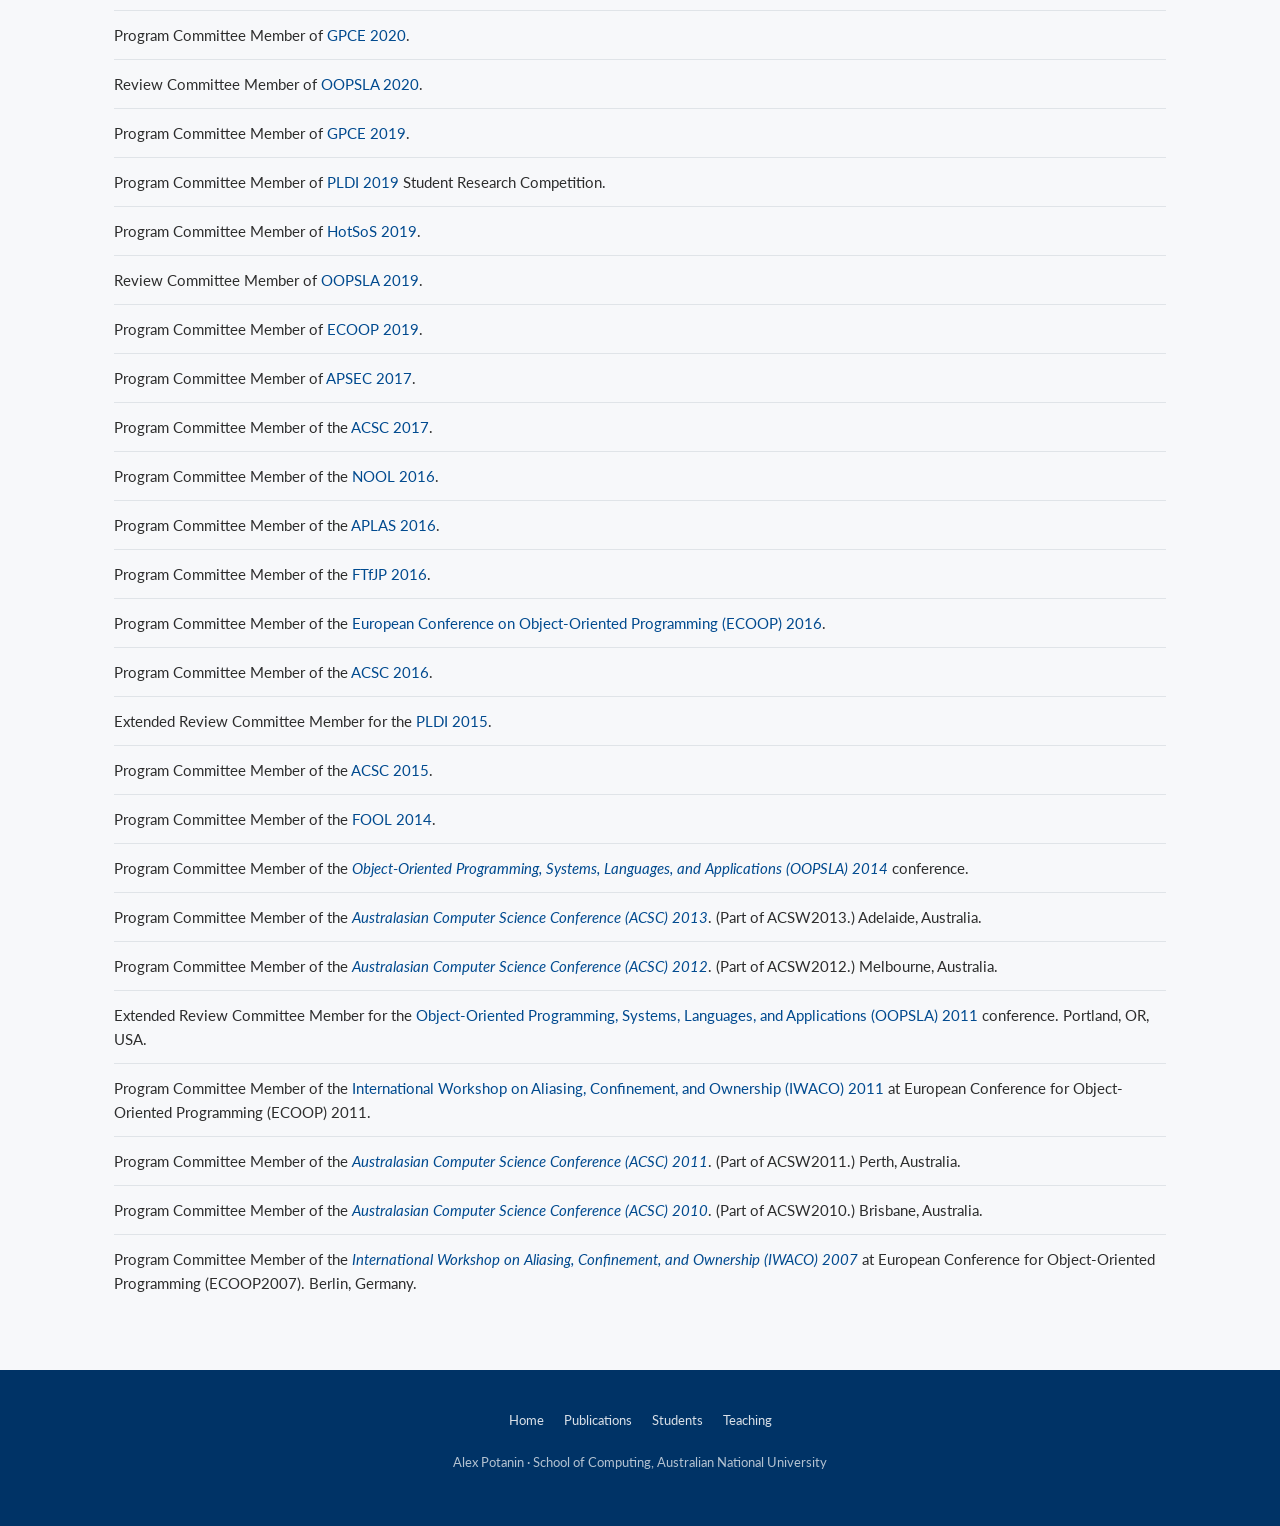
==== commit 6ea77116: "QCS" ====
--- a/committees.html
+++ b/committees.html
@@ -117,6 +117,7 @@
 
         <div class="list-group-title">Program Committee Memberships</div>
         <ul class="styled-list">
+          <li>Program Committee Member of <a href="https://sites.google.com/view/qcs2027/">QCS 2027</a>.</li>
           <li>Research Committee Member of <a href="https://2027.splashcon.org/">OOPSLA 2027</a>.</li>
           <li>Program Committee Member of <a href="https://conf.researchr.org/home/fse-2025">FSE 2025</a> Ideas, Visions, and Reflections Track.</li>
           <li>Review Committee Member of <a href="https://pldi25.sigplan.org/">PLDI 2025</a>.</li>
